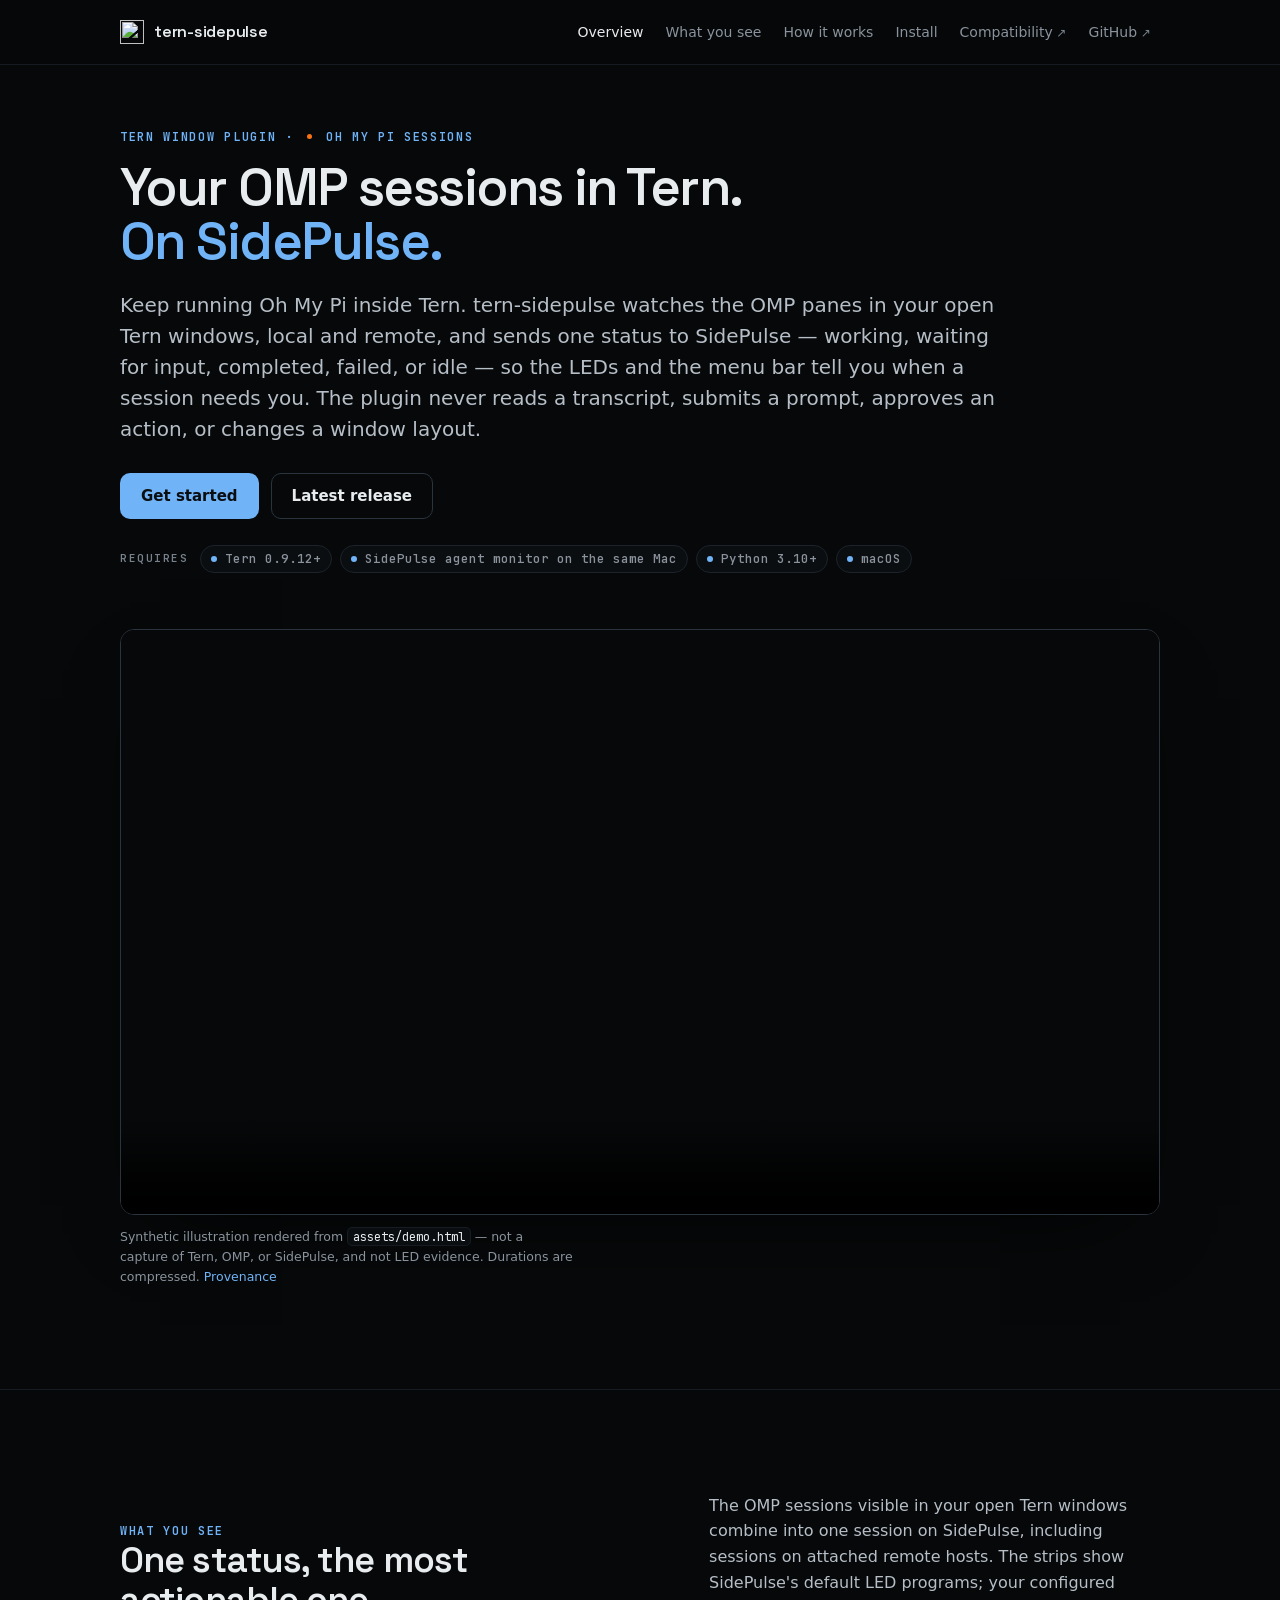
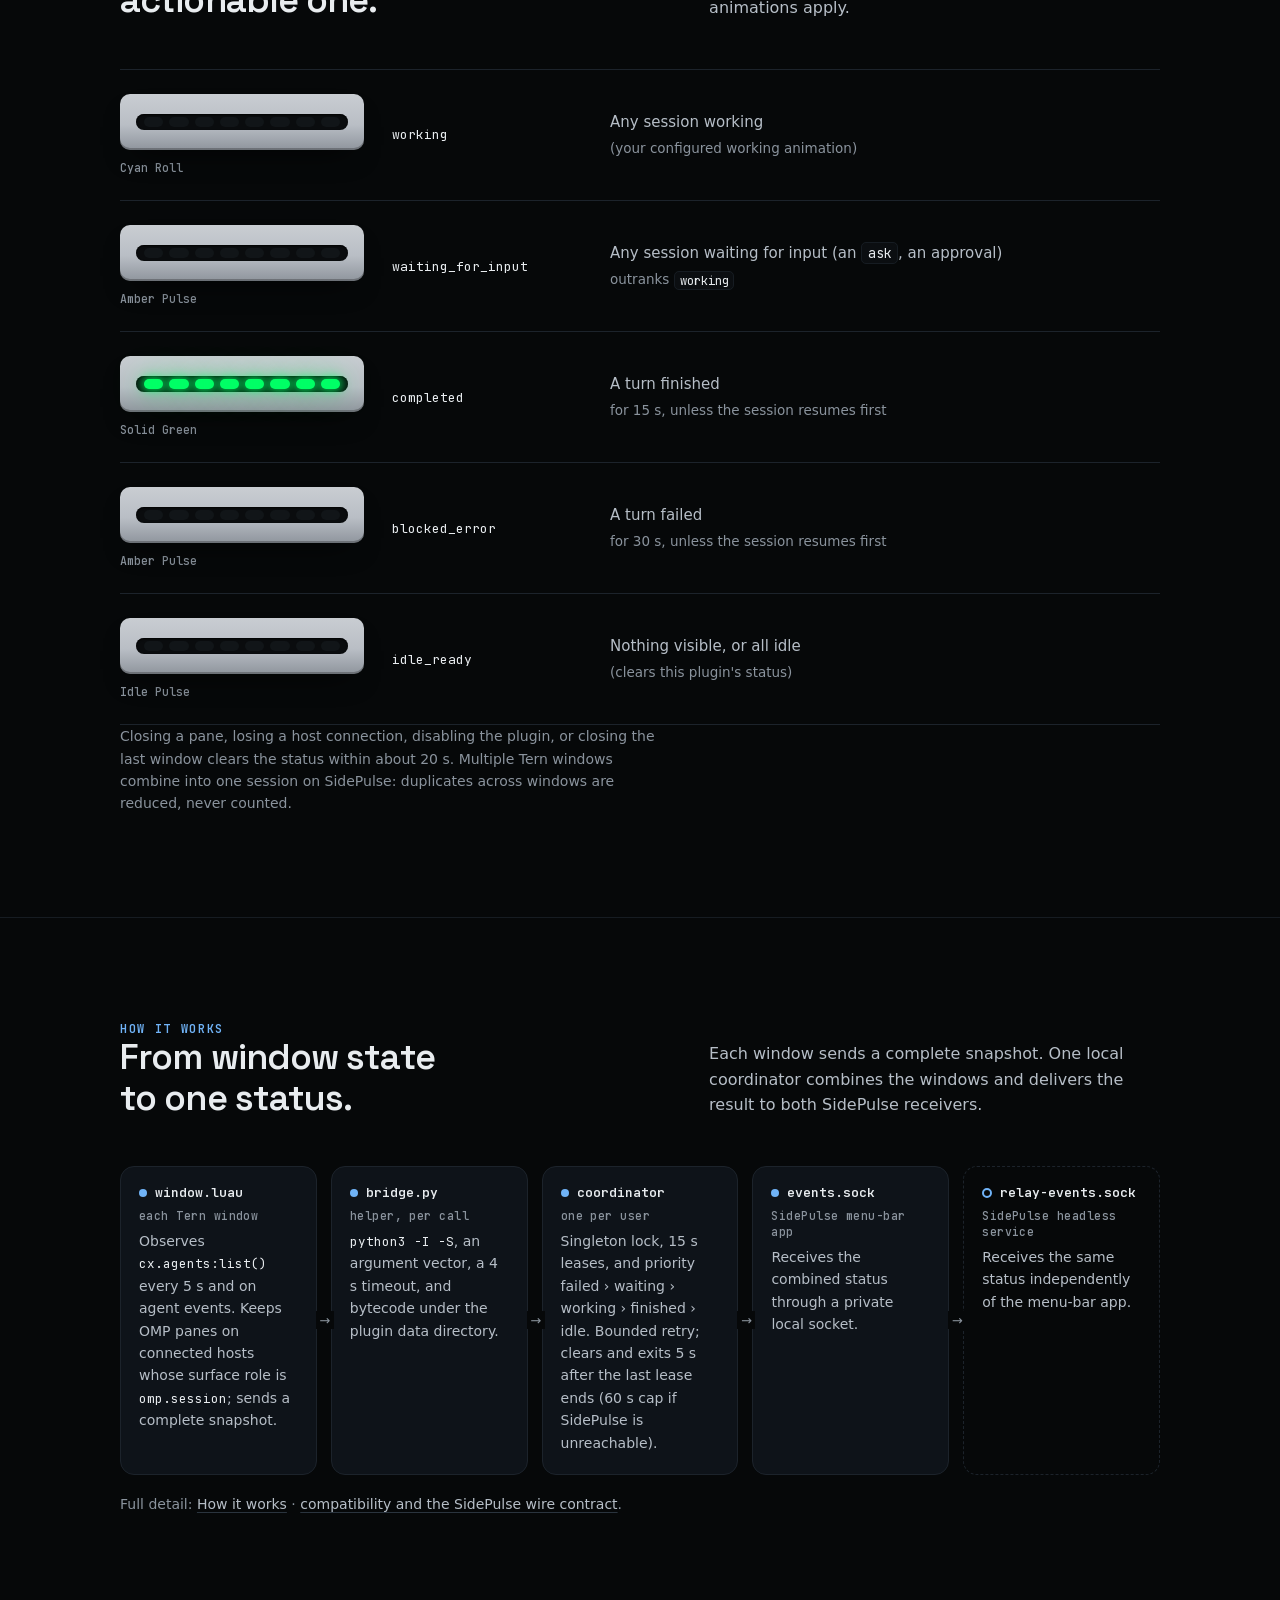
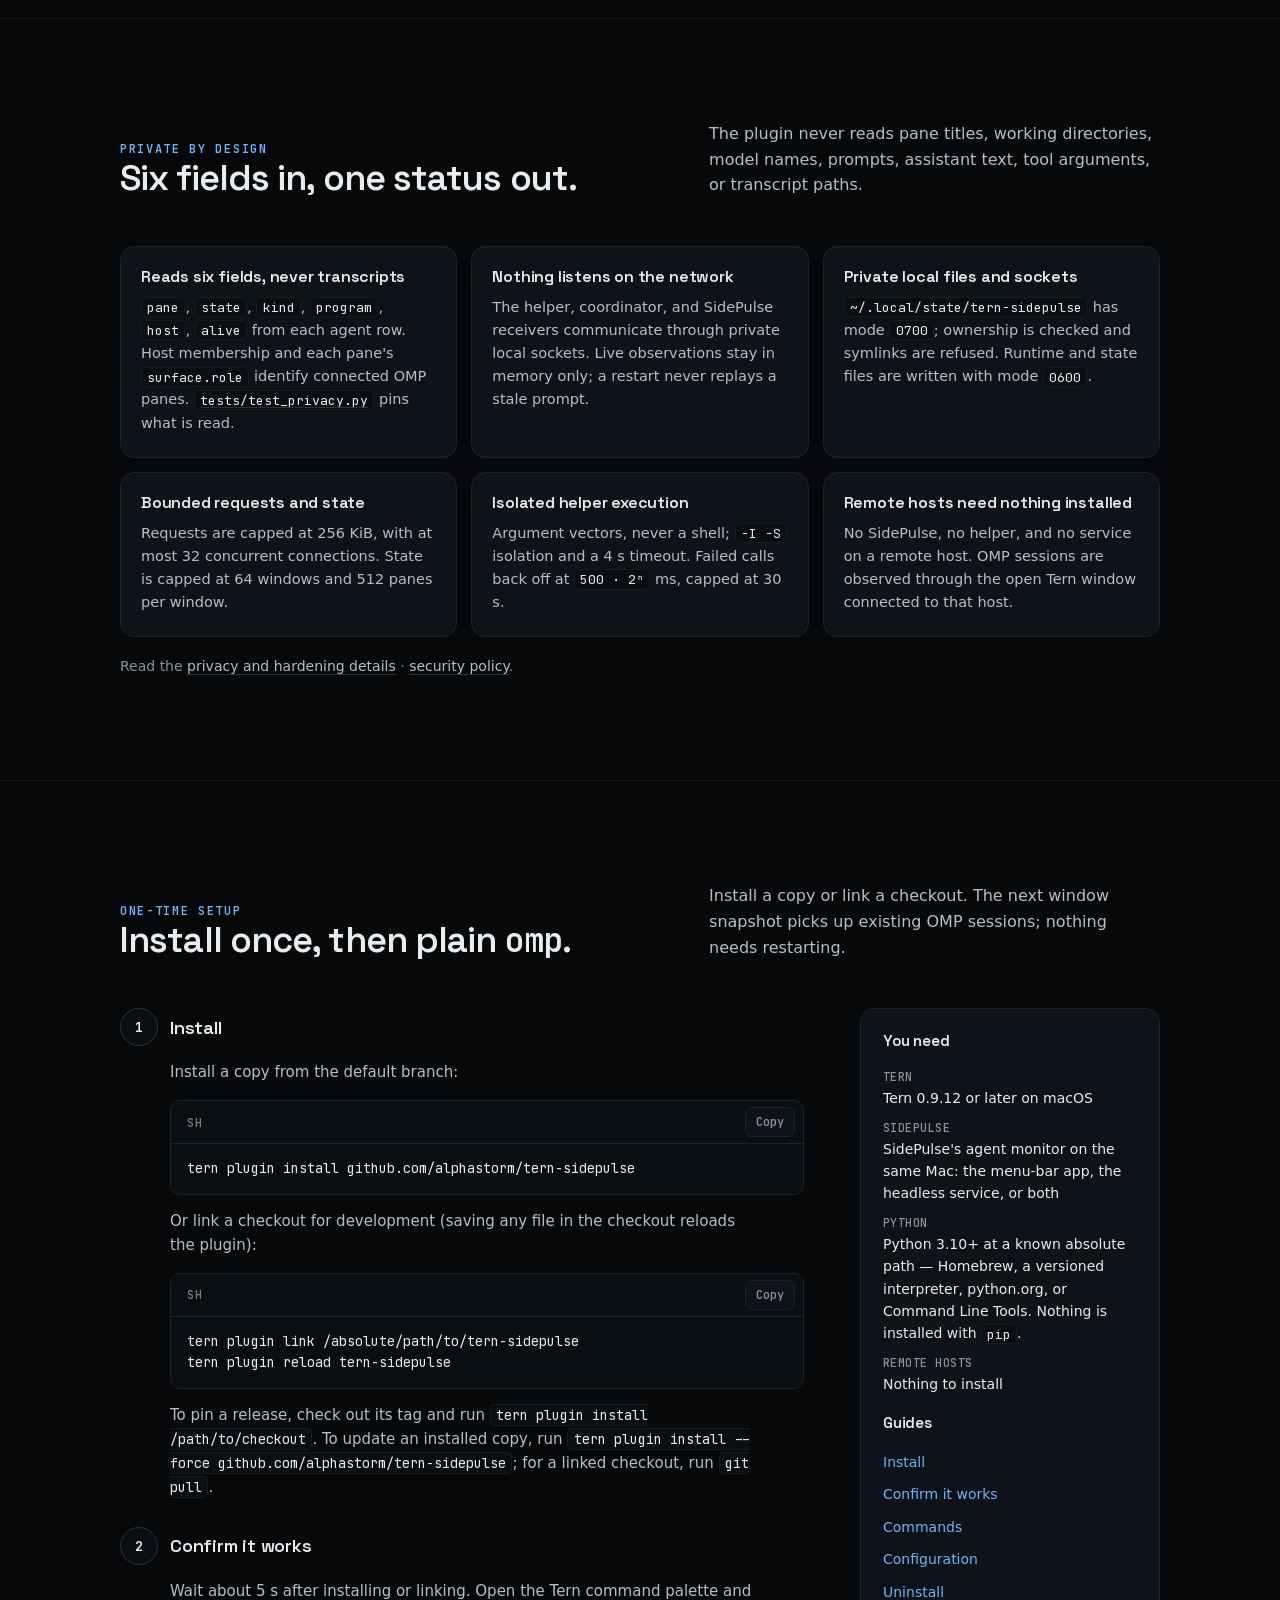
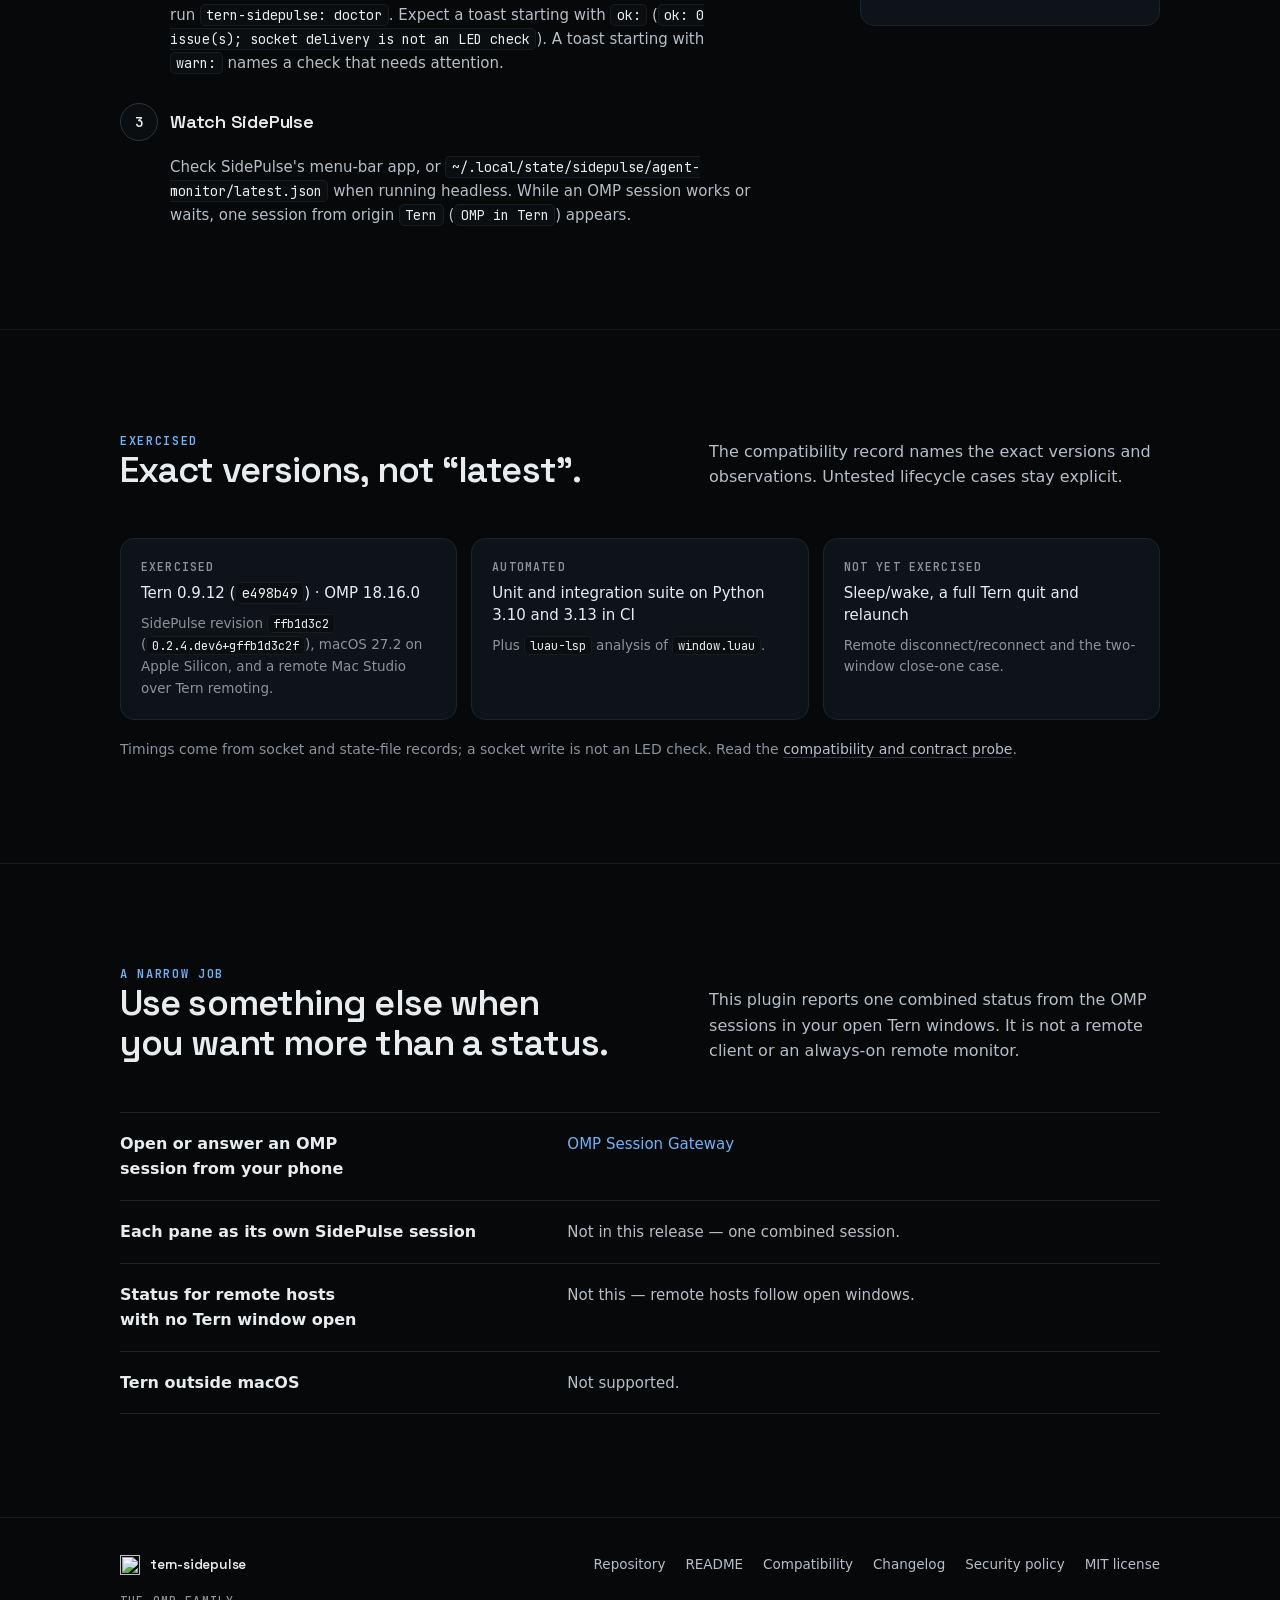
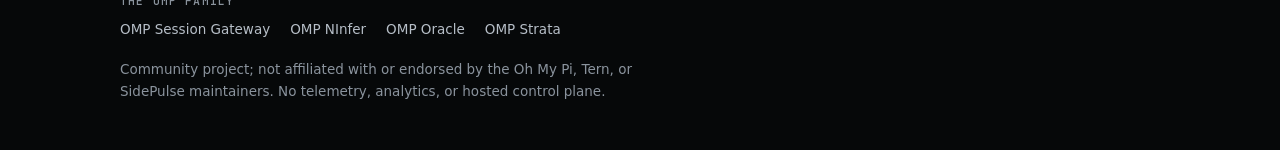
==== site/index.html @ 03477dec "feat: add the public site and its Pages deployment" ====
<!doctype html>
<html lang="en">
<head>
<meta charset="utf-8">
<meta name="viewport" content="width=device-width, initial-scale=1">
<meta name="color-scheme" content="dark">
<meta name="theme-color" content="#060809">
<title>tern-sidepulse — your Oh My Pi (OMP) sessions in Tern, on SidePulse</title>
<meta name="description" content="Keep running Oh My Pi (OMP) inside Tern. tern-sidepulse sends one status from your open Tern windows, local and remote, to SidePulse: working, waiting, done, failed.">
<link rel="canonical" href="https://alphastorm.github.io/tern-sidepulse/">
<link rel="preload" href="fonts/space-grotesk-latin.woff2" as="font" type="font/woff2" crossorigin>
<link rel="preload" href="fonts/jetbrains-mono-latin.woff2" as="font" type="font/woff2" crossorigin>
<link rel="stylesheet" href="site.css">
<link rel="icon" href="favicon.svg" type="image/svg+xml">
<meta property="og:title" content="tern-sidepulse — your Oh My Pi (OMP) sessions in Tern, on SidePulse">
<meta property="og:description" content="Keep running Oh My Pi (OMP) inside Tern. tern-sidepulse sends one status from your open Tern windows, local and remote, to SidePulse: working, waiting, done, failed.">
<meta property="og:type" content="website">
<meta property="og:url" content="https://alphastorm.github.io/tern-sidepulse/">
<meta property="og:image" content="https://alphastorm.github.io/tern-sidepulse/og.png">
<meta property="og:image:width" content="1280">
<meta property="og:image:height" content="640">
<meta property="og:image:alt" content="tern-sidepulse. Your OMP sessions in Tern. On SidePulse. A community Tern window plugin for Oh My Pi sessions.">
<meta name="twitter:card" content="summary_large_image">
<script type="application/ld+json">
{"@context": "https://schema.org", "@type": "SoftwareApplication",
 "name": "tern-sidepulse",
 "applicationCategory": "DeveloperApplication",
 "operatingSystem": "macOS",
 "description": "Show the OMP sessions in your Tern windows on SidePulse: working, waiting, done, failed.",
 "url": "https://alphastorm.github.io/tern-sidepulse/",
 "codeRepository": "https://github.com/alphastorm/tern-sidepulse",
 "license": "https://github.com/alphastorm/tern-sidepulse/blob/main/LICENSE"}
</script>
</head>
<body>
<header class="site">
  <div class="wrap">
    <a class="brand" href="./"><img src="logo.svg" alt="" width="24" height="24">tern-sidepulse</a>
    <nav aria-label="Site">
      <a href="./" aria-current="page">Overview</a>
      <a href="#what-you-see">What you see</a>
      <a href="#how-it-works">How it works</a>
      <a href="#install">Install</a>
      <a class="ext" href="https://github.com/alphastorm/tern-sidepulse/blob/main/docs/compatibility.md">Compatibility</a>
      <a class="ext" href="https://github.com/alphastorm/tern-sidepulse">GitHub</a>
    </nav>
  </div>
</header>
<main>

<section class="hero">
  <div class="wrap">
    <div>
      <p class="eyebrow">Tern window plugin · <span class="nowrap"><span class="kin" aria-hidden="true"></span> Oh My Pi sessions</span></p>
      <h1><span class="line">Your OMP sessions in Tern.</span> <span class="line accent">On SidePulse.</span></h1>
      <p class="lede">Keep running Oh My Pi inside Tern. tern-sidepulse watches the OMP panes in your open Tern windows, local and remote, and sends one status to SidePulse — working, waiting for input, completed, failed, or idle — so the LEDs and the menu bar tell you when a session needs you. The plugin never reads a transcript, submits a prompt, approves an action, or changes a window layout.</p>
      <div class="actions">
        <a class="cta" href="#install">Get started</a>
        <a class="cta secondary" href="https://github.com/alphastorm/tern-sidepulse/releases/latest">Latest release</a>
      </div>
      <ul class="facts" aria-label="Requirements">
        <li class="label" aria-hidden="true">Requires</li>
        <li>Tern 0.9.12+</li>
        <li>SidePulse agent monitor on the same Mac</li>
        <li>Python 3.10+</li>
        <li>macOS</li>
      </ul>
    </div>
    <figure class="demo">
      <div class="frame"><video src="demo.mp4" poster="demo-poster.png" width="1920" height="1080" muted loop playsinline preload="metadata" aria-label="Synthetic illustration: a stylized Tern window with two OMP panes and SidePulse's eight-LED strip changing from working to waiting for input, completed, then idle"></video></div>
      <figcaption>Synthetic illustration rendered from <code>assets/demo.html</code> — not a capture of Tern, OMP, or SidePulse, and not LED evidence. Durations are compressed. <a href="https://github.com/alphastorm/tern-sidepulse/blob/main/docs/media/README.md">Provenance</a></figcaption>
    </figure>
  </div>
</section>

<section id="what-you-see">
  <div class="wrap">
    <div class="section-head">
      <div>
        <p class="eyebrow">What you see</p>
        <h2>One status, the most actionable one.</h2>
      </div>
      <p>The OMP sessions visible in your open Tern windows combine into one session on SidePulse, including sessions on attached remote hosts. The strips show SidePulse's default LED programs; your configured animations apply.</p>
    </div>
    <ul class="states" aria-label="OMP conditions and SidePulse statuses">
      <li>
        <div class="state-visual">
          <div class="edge" aria-hidden="true"><div class="leds" data-prog="cyan-roll"><span class="led"></span><span class="led"></span><span class="led"></span><span class="led"></span><span class="led"></span><span class="led"></span><span class="led"></span><span class="led"></span></div></div>
          <span class="program">Cyan Roll</span>
        </div>
        <span class="status"><code>working</code></span>
        <p class="condition">Any session working <span class="note">(your configured working animation)</span></p>
      </li>
      <li>
        <div class="state-visual">
          <div class="edge" aria-hidden="true"><div class="leds" data-prog="amber-pulse"><span class="led"></span><span class="led"></span><span class="led"></span><span class="led"></span><span class="led"></span><span class="led"></span><span class="led"></span><span class="led"></span></div></div>
          <span class="program">Amber Pulse</span>
        </div>
        <span class="status"><code>waiting_for_input</code></span>
        <p class="condition">Any session waiting for input (an <code>ask</code>, an approval) <span class="note">outranks <code>working</code></span></p>
      </li>
      <li>
        <div class="state-visual">
          <div class="edge" aria-hidden="true"><div class="leds" data-prog="solid-green"><span class="led"></span><span class="led"></span><span class="led"></span><span class="led"></span><span class="led"></span><span class="led"></span><span class="led"></span><span class="led"></span></div></div>
          <span class="program">Solid Green</span>
        </div>
        <span class="status"><code>completed</code></span>
        <p class="condition">A turn finished <span class="note">for 15 s, unless the session resumes first</span></p>
      </li>
      <li>
        <div class="state-visual">
          <div class="edge" aria-hidden="true"><div class="leds" data-prog="amber-pulse"><span class="led"></span><span class="led"></span><span class="led"></span><span class="led"></span><span class="led"></span><span class="led"></span><span class="led"></span><span class="led"></span></div></div>
          <span class="program">Amber Pulse</span>
        </div>
        <span class="status"><code>blocked_error</code></span>
        <p class="condition">A turn failed <span class="note">for 30 s, unless the session resumes first</span></p>
      </li>
      <li>
        <div class="state-visual">
          <div class="edge" aria-hidden="true"><div class="leds" data-prog="idle-pulse"><span class="led"></span><span class="led"></span><span class="led"></span><span class="led"></span><span class="led"></span><span class="led"></span><span class="led"></span><span class="led"></span></div></div>
          <span class="program">Idle Pulse</span>
        </div>
        <span class="status"><code>idle_ready</code></span>
        <p class="condition">Nothing visible, or all idle <span class="note">(clears this plugin's status)</span></p>
      </li>
    </ul>

    <p class="small measure">Closing a pane, losing a host connection, disabling the plugin, or closing the last window clears the status within about 20 s. Multiple Tern windows combine into one session on SidePulse: duplicates across windows are reduced, never counted.</p>
  </div>
</section>

<section id="how-it-works">
  <div class="wrap">
    <div class="section-head">
      <div>
        <p class="eyebrow">How it works</p>
        <h2>From window state to one status.</h2>
      </div>
      <p>Each window sends a complete snapshot. One local coordinator combines the windows and delivers the result to both SidePulse receivers.</p>
    </div>
    <ol class="pipeline">
      <li>
        <span class="node"><code>window.luau</code></span>
        <span class="where">each Tern window</span>
        <p>Observes <code>cx.agents:list()</code> every 5 s and on agent events. Keeps OMP panes on connected hosts whose surface role is <code>omp.session</code>; sends a complete snapshot.</p>
      </li>
      <li>
        <span class="node"><code>bridge.py</code></span>
        <span class="where">helper, per call</span>
        <p><code>python3 -I -S</code>, an argument vector, a 4 s timeout, and bytecode under the plugin data directory.</p>
      </li>
      <li>
        <span class="node">coordinator</span>
        <span class="where">one per user</span>
        <p>Singleton lock, 15 s leases, and priority failed › waiting › working › finished › idle. Bounded retry; clears and exits 5 s after the last lease ends (60 s cap if SidePulse is unreachable).</p>
      </li>
      <li>
        <span class="node"><code>events.sock</code></span>
        <span class="where">SidePulse menu-bar app</span>
        <p>Receives the combined status through a private local socket.</p>
      </li>
      <li class="handoff">
        <span class="node"><code>relay-events.sock</code></span>
        <span class="where">SidePulse headless service</span>
        <p>Receives the same status independently of the menu-bar app.</p>
      </li>
    </ol>
    <p class="small section-note">Full detail: <a href="https://github.com/alphastorm/tern-sidepulse#how-it-works">How it works</a> · <a href="https://github.com/alphastorm/tern-sidepulse/blob/main/docs/compatibility.md">compatibility and the SidePulse wire contract</a>.</p>
  </div>
</section>

<section id="private-by-design">
  <div class="wrap">
    <div class="section-head">
      <div>
        <p class="eyebrow">Private by design</p>
        <h2>Six fields in, one status out.</h2>
      </div>
      <p>The plugin never reads pane titles, working directories, model names, prompts, assistant text, tool arguments, or transcript paths.</p>
    </div>
    <ul class="grid three">
      <li><h3>Reads six fields, never transcripts</h3><p><code>pane</code>, <code>state</code>, <code>kind</code>, <code>program</code>, <code>host</code>, <code>alive</code> from each agent row. Host membership and each pane's <code>surface.role</code> identify connected OMP panes. <a href="https://github.com/alphastorm/tern-sidepulse/blob/main/tests/test_privacy.py"><code>tests/test_privacy.py</code></a> pins what is read.</p></li>
      <li><h3>Nothing listens on the network</h3><p>The helper, coordinator, and SidePulse receivers communicate through private local sockets. Live observations stay in memory only; a restart never replays a stale prompt.</p></li>
      <li><h3>Private local files and sockets</h3><p><code>~/.local/state/tern-sidepulse</code> has mode <code>0700</code>; ownership is checked and symlinks are refused. Runtime and state files are written with mode <code>0600</code>.</p></li>
      <li><h3>Bounded requests and state</h3><p>Requests are capped at 256 KiB, with at most 32 concurrent connections. State is capped at 64 windows and 512 panes per window.</p></li>
      <li><h3>Isolated helper execution</h3><p>Argument vectors, never a shell; <code class="nowrap">-I -S</code> isolation and a 4 s timeout. Failed calls back off at <code>500 · 2ⁿ</code> ms, capped at 30 s.</p></li>
      <li><h3>Remote hosts need nothing installed</h3><p>No SidePulse, no helper, and no service on a remote host. OMP sessions are observed through the open Tern window connected to that host.</p></li>
    </ul>
    <p class="small section-note">Read the <a href="https://github.com/alphastorm/tern-sidepulse#privacy-and-hardening">privacy and hardening details</a> · <a href="https://github.com/alphastorm/tern-sidepulse/blob/main/SECURITY.md">security policy</a>.</p>
  </div>
</section>

<section id="install">
  <div class="wrap">
    <div class="section-head">
      <div>
        <p class="eyebrow">One-time setup</p>
        <h2>Install once, then plain <code>omp</code>.</h2>
      </div>
      <p>Install a copy or link a checkout. The next window snapshot picks up existing OMP sessions; nothing needs restarting.</p>
    </div>
    <div class="setup-wrap">
      <aside class="setup-aside" aria-label="Requirements and guides">
        <h3>You need</h3>
        <ul>
          <li><span class="k">Tern</span><span class="v">Tern 0.9.12 or later on macOS</span></li>
          <li><span class="k">SidePulse</span><span class="v">SidePulse's agent monitor on the same Mac: the menu-bar app, the headless service, or both</span></li>
          <li><span class="k">Python</span><span class="v">Python 3.10+ at a known absolute path — Homebrew, a versioned interpreter, python.org, or Command Line Tools. Nothing is installed with <code>pip</code>.</span></li>
          <li><span class="k">Remote hosts</span><span class="v">Nothing to install</span></li>
        </ul>
        <h3>Guides</h3>
        <ul>
          <li><a href="https://github.com/alphastorm/tern-sidepulse#install">Install</a></li>
          <li><a href="https://github.com/alphastorm/tern-sidepulse#confirm-it-works">Confirm it works</a></li>
          <li><a href="https://github.com/alphastorm/tern-sidepulse#commands">Commands</a></li>
          <li><a href="https://github.com/alphastorm/tern-sidepulse#configuration">Configuration</a></li>
          <li><a href="https://github.com/alphastorm/tern-sidepulse#uninstall">Uninstall</a></li>
        </ul>
      </aside>
      <ol class="setup">
        <li>
          <h3>Install</h3>
          <p>Install a copy from the default branch:</p>
          <div class="snippet"><pre><code>tern plugin install github.com/alphastorm/tern-sidepulse</code></pre></div>
          <p>Or link a checkout for development (saving any file in the checkout reloads the plugin):</p>
          <div class="snippet"><pre><code>tern plugin link /absolute/path/to/tern-sidepulse
tern plugin reload tern-sidepulse</code></pre></div>
          <p>To pin a release, check out its tag and run <code>tern plugin install /path/to/checkout</code>. To update an installed copy, run <code>tern plugin install --force github.com/alphastorm/tern-sidepulse</code>; for a linked checkout, run <code>git pull</code>.</p>
        </li>
        <li>
          <h3>Confirm it works</h3>
          <p>Wait about 5 s after installing or linking. Open the Tern command palette and run <code>tern-sidepulse: doctor</code>. Expect a toast starting with <code>ok:</code> (<code>ok: 0 issue(s); socket delivery is not an LED check</code>). A toast starting with <code>warn:</code> names a check that needs attention.</p>
        </li>
        <li>
          <h3>Watch SidePulse</h3>
          <p>Check SidePulse's menu-bar app, or <code>~/.local/state/sidepulse/agent-monitor/latest.json</code> when running headless. While an OMP session works or waits, one session from origin <code>Tern</code> (<code>OMP in Tern</code>) appears.</p>
        </li>
      </ol>
    </div>
  </div>
</section>

<section id="compatibility">
  <div class="wrap">
    <div class="section-head">
      <div>
        <p class="eyebrow">Exercised</p>
        <h2>Exact versions, not “latest”.</h2>
      </div>
      <p>The compatibility record names the exact versions and observations. Untested lifecycle cases stay explicit.</p>
    </div>
    <ul class="evidence">
      <li><span class="k">Exercised</span><span class="v">Tern 0.9.12 (<code>e498b49</code>) · OMP 18.16.0</span><span class="s">SidePulse revision <code>ffb1d3c2</code> (<code>0.2.4.dev6+gffb1d3c2f</code>), macOS 27.2 on Apple Silicon, and a remote Mac Studio over Tern remoting.</span></li>
      <li><span class="k">Automated</span><span class="v">Unit and integration suite on Python 3.10 and 3.13 in CI</span><span class="s">Plus <code>luau-lsp</code> analysis of <code>window.luau</code>.</span></li>
      <li><span class="k">Not yet exercised</span><span class="v">Sleep/wake, a full Tern quit and relaunch</span><span class="s">Remote disconnect/reconnect and the two-window close-one case.</span></li>
    </ul>
    <p class="small section-note">Timings come from socket and state-file records; a socket write is not an LED check. Read the <a href="https://github.com/alphastorm/tern-sidepulse/blob/main/docs/compatibility.md">compatibility and contract probe</a>.</p>
  </div>
</section>

<section id="alternatives">
  <div class="wrap">
    <div class="section-head">
      <div>
        <p class="eyebrow">A narrow job</p>
        <h2>Use something else when you want more than a status.</h2>
      </div>
      <p>This plugin reports one combined status from the OMP sessions in your open Tern windows. It is not a remote client or an always-on remote monitor.</p>
    </div>
    <ul class="alts">
      <li><span class="want">Open or answer an OMP session from your phone</span><span class="use"><a href="https://github.com/carrythroughsystems/omp-session-gateway">OMP Session Gateway</a></span></li>
      <li><span class="want">Each pane as its own SidePulse session</span><span class="use">Not in this release — one combined session.</span></li>
      <li><span class="want">Status for remote hosts with no Tern window open</span><span class="use">Not this — remote hosts follow open windows.</span></li>
      <li><span class="want">Tern outside macOS</span><span class="use">Not supported.</span></li>
    </ul>
  </div>
</section>

</main>
<footer>
  <div class="wrap">
    <a class="brand" href="./"><img src="logo.svg" alt="" width="20" height="20">tern-sidepulse</a>
    <ul class="links">
      <li><a href="https://github.com/alphastorm/tern-sidepulse">Repository</a></li>
      <li><a href="https://github.com/alphastorm/tern-sidepulse/blob/main/README.md">README</a></li>
      <li><a href="https://github.com/alphastorm/tern-sidepulse/blob/main/docs/compatibility.md">Compatibility</a></li>
      <li><a href="https://github.com/alphastorm/tern-sidepulse/blob/main/CHANGELOG.md">Changelog</a></li>
      <li><a href="https://github.com/alphastorm/tern-sidepulse/blob/main/SECURITY.md">Security policy</a></li>
      <li><a href="https://github.com/alphastorm/tern-sidepulse/blob/main/LICENSE">MIT license</a></li>
    </ul>
    <div class="family-wrap">
      <span class="family-label">The OMP family</span>
      <ul class="family">
        <li><a href="https://carrythroughsystems.github.io/omp-session-gateway/">OMP Session Gateway</a></li>
        <li><a href="https://alphastorm.github.io/omp-ninfer/">OMP NInfer</a></li>
        <li><a href="https://alphastorm.github.io/omp-oracle/">OMP Oracle</a></li>
        <li><a href="https://alphastorm.github.io/omp-strata/">OMP Strata</a></li>
      </ul>
    </div>
    <p>Community project; not affiliated with or endorsed by the Oh My Pi, Tern, or SidePulse maintainers. No telemetry, analytics, or hosted control plane.</p>
  </div>
</footer>
<script>
const video = document.querySelector(".demo video");
if (matchMedia('(prefers-reduced-motion: reduce)').matches) {
  video.controls = true;
} else {
  video.play().catch(() => { video.controls = true; });
}
</script>
<script>
// Progressive enhancement: a Copy button per setup snippet. Comments are stripped from the
// copied text so the clipboard holds runnable commands. No network, storage, or analytics.
if (navigator.clipboard && typeof navigator.clipboard.writeText === "function") {
  for (const snippet of document.querySelectorAll(".snippet")) {
    const code = snippet.querySelector("code");
    if (!code) continue;
    const button = document.createElement("button");
    button.type = "button";
    button.className = "copy-button";
    button.textContent = "Copy";
    button.setAttribute("aria-label", "Copy commands");
    let timer = 0;
    button.addEventListener("click", async () => {
      const text = Array.from(code.childNodes, (node) => node.nodeType === Node.ELEMENT_NODE && node.classList.contains("c") ? "" : node.textContent)
        .join("").split("\n").map((line) => line.replace(/\s+$/u, "")).filter((line) => line !== "").join("\n");
      try {
        await navigator.clipboard.writeText(text);
        button.textContent = "Copied";
        button.setAttribute("data-done", "");
      } catch {
        button.textContent = "Select and copy";
        button.removeAttribute("data-done");
      }
      clearTimeout(timer);
      timer = setTimeout(() => { button.textContent = "Copy"; button.removeAttribute("data-done"); }, 1600);
    });
    const bar = document.createElement("div");
    bar.className = "snippet-bar";
    const lang = document.createElement("span");
    lang.className = "lang";
    lang.textContent = "sh";
    bar.append(lang, button);
    snippet.prepend(bar);
  }
}
</script>
</body>
</html>
---- site/site.css ----
/* tern-sidepulse canonical site. Tokens from docs/BRAND.md. Fonts are first-party latin
   subsets in site/fonts (Space Grotesk and JetBrains Mono, OFL-1.1); no remote font requests. */
@font-face {
  font-family: "Space Grotesk";
  font-style: normal;
  font-weight: 300 700;
  font-display: swap;
  src: url("fonts/space-grotesk-latin.woff2") format("woff2");
  unicode-range: U+0000-00FF, U+0131, U+0152-0153, U+02BB-02BC, U+02C6, U+02DA, U+02DC, U+0304, U+0308, U+0329, U+2000-206F, U+20AC, U+2122, U+2191, U+2193, U+2212, U+2215, U+FEFF, U+FFFD;
}
@font-face {
  font-family: "JetBrains Mono";
  font-style: normal;
  font-weight: 100 800;
  font-display: swap;
  src: url("fonts/jetbrains-mono-latin.woff2") format("woff2");
  unicode-range: U+0000-00FF, U+0131, U+0152-0153, U+02BB-02BC, U+02C6, U+02DA, U+02DC, U+0304, U+0308, U+0329, U+2000-206F, U+20AC, U+2122, U+2191, U+2193, U+2212, U+2215, U+FEFF, U+FFFD;
}
:root {
  color-scheme: dark;
  --ground: #060809;
  --raised: #0b0e11;
  --surface: #0e1319;
  --surface-press: #131a22;
  --border-subtle: #161c22;
  --border: #1c232b;
  --border-strong: #2a343e;
  --ink: #e8ecef;
  --body: #b6bec7;
  --muted: #8a939d;
  --faint: #78828d;
  --pane: #70b3f7;
  --pane-bright: #97c9fd;
  --pane-wash: rgba(112,179,247,0.08);
  --danger: #c85045;
  --font-sans: system-ui, -apple-system, "Segoe UI", Roboto, "Helvetica Neue", sans-serif;
  --font-display: "Space Grotesk", var(--font-sans);
  --font-mono: "JetBrains Mono", ui-monospace, SFMono-Regular, Menlo, Consolas, monospace;
  --wrap: 1120px;
  --measure: 62ch;
  --gutter: clamp(20px, 4vw, 40px);
}

* { box-sizing: border-box; }
html { scroll-behavior: smooth; -webkit-text-size-adjust: 100%; }
@media (prefers-reduced-motion: reduce) { html { scroll-behavior: auto; } }
body {
  margin: 0;
  background: var(--ground);
  color: var(--body);
  font: 16px/1.6 var(--font-sans);
  -webkit-font-smoothing: antialiased;
  text-rendering: optimizeLegibility;
}
img, svg { display: block; max-width: 100%; }
a { color: var(--pane); text-decoration: none; text-underline-offset: 0.18em; }
a:hover { color: var(--pane-bright); text-decoration: underline; }
:focus-visible { outline: 2px solid var(--pane); outline-offset: 2px; border-radius: 4px; }
code {
  font-family: var(--font-mono);
  font-size: 0.9em;
  color: var(--ink);
  background: var(--raised);
  border: 1px solid var(--border-subtle);
  padding: 0.05em 0.4em;
  border-radius: 5px;
  overflow-wrap: anywhere;
}
pre {
  margin: 0;
  padding: 14px 16px;
  background: var(--raised);
  border: 1px solid var(--border);
  border-radius: 10px;
  font: 13.5px/1.6 var(--font-mono);
  color: var(--ink);
  overflow-x: auto;
  tab-size: 2;
}
pre code { background: none; border: 0; padding: 0; font-size: inherit; }
pre .c { color: var(--muted); }
.wrap { max-width: var(--wrap); margin: 0 auto; padding: 0 var(--gutter); }

/* Header */
header.site { position: sticky; top: 0; z-index: 10; background: rgba(6, 8, 9, 0.86); backdrop-filter: blur(12px); -webkit-backdrop-filter: blur(12px); border-bottom: 1px solid var(--border-subtle); }
section[id] { scroll-margin-top: 84px; }
header.site .wrap { display: flex; align-items: center; gap: 10px 24px; flex-wrap: wrap; min-height: 60px; padding-top: 10px; padding-bottom: 10px; }
header.site .brand { display: inline-flex; align-items: center; gap: 10px; min-height: 44px; color: var(--ink); font-family: var(--font-display); font-weight: 600; font-size: 16px; letter-spacing: -0.015em; white-space: nowrap; }
header.site .brand:hover { text-decoration: none; color: var(--ink); }
header.site .brand img { width: 24px; height: 24px; }
header.site nav { margin-left: auto; display: flex; gap: 4px; overflow-x: auto; scrollbar-width: none; -webkit-overflow-scrolling: touch; }
header.site nav::-webkit-scrollbar { display: none; }
header.site nav a { color: var(--muted); font-size: 14px; padding: 6px 9px; border-radius: 6px; white-space: nowrap; }
header.site nav a:hover { color: var(--ink); background: var(--raised); text-decoration: none; }
header.site nav a[aria-current] { color: var(--ink); }
header.site nav a.ext::after { content: " \2197"; color: var(--faint); font-size: 12px; }
@media (max-width: 959px) {
  /* Two rows on narrow screens: the wordmark, then an edge-to-edge scrolling nav. */
  header.site { position: static; }
  section[id] { scroll-margin-top: 0; }
  header.site nav { margin-left: calc(-1 * var(--gutter)); margin-right: calc(-1 * var(--gutter)); padding: 0 calc(var(--gutter) - 9px); flex-basis: 100%; }
}
@media (max-width: 720px) { pre { font-size: 13px; padding: 12px 14px; } }

/* Type */
h1, h2, h3 { color: var(--ink); margin: 0; font-family: var(--font-display); font-weight: 600; letter-spacing: -0.02em; text-wrap: balance; }
h1 code, h2 code, h3 code { background: none; border: 0; padding: 0; font-size: 0.92em; font-weight: 600; color: inherit; }
h1 { font-size: clamp(2.25rem, 1rem + 3vw, 3.25rem); line-height: 1.04; letter-spacing: -0.03em; }
h2 { font-size: clamp(1.625rem, 1.2rem + 1.5vw, 2.25rem); line-height: 1.12; letter-spacing: -0.025em; }
h3 { font-size: 1.125rem; line-height: 1.3; letter-spacing: -0.012em; }
p { margin: 0; }
p + p { margin-top: 1em; }
.lede { font-size: clamp(1.0625rem, 1rem + 0.4vw, 1.25rem); line-height: 1.55; max-width: var(--measure); text-wrap: pretty; }
.eyebrow { color: var(--pane); font: 600 12px/1.4 var(--font-mono); text-transform: uppercase; letter-spacing: 0.14em; margin: 0 0 14px; }
.eyebrow.muted { color: var(--muted); }
.accent { color: var(--pane); }
.kin { display: inline-block; width: 5px; height: 5px; border-radius: 50%; background: #f97316; margin: 0 5px 2px; }
.measure { max-width: var(--measure); }
.nowrap { white-space: nowrap; }
.small { font-size: 14px; color: var(--muted); }
.small a { color: var(--body); text-decoration: underline; text-decoration-color: var(--border-strong); }
.small a:hover { color: var(--ink); text-decoration-color: currentColor; }
strong { color: var(--ink); font-weight: 600; }
ul { margin: 0; padding-left: 1.2em; }
li { margin: 0.45em 0; }
li::marker { color: var(--faint); }
hr { border: 0; border-top: 1px solid var(--border-subtle); margin: 0; }

/* Buttons */
.cta {
  display: inline-flex; align-items: center; justify-content: center; gap: 8px;
  min-height: 46px; padding: 0 20px; border-radius: 10px;
  background: var(--pane); color: var(--raised); font-weight: 600; font-size: 15px;
  border: 1px solid transparent;
}
.cta:hover { background: var(--pane-bright); color: var(--raised); text-decoration: none; }
.cta.secondary { background: transparent; color: var(--ink); border-color: var(--border-strong); }
.cta.secondary:hover { background: var(--raised); border-color: var(--muted); color: var(--ink); }
.actions { display: flex; flex-wrap: wrap; gap: 12px; margin-top: 28px; }

/* Sections */
section { padding: clamp(56px, 8vw, 104px) 0; border-top: 1px solid var(--border-subtle); }
section > .wrap > h2 { max-width: 22ch; }
.section-head { display: grid; gap: 16px; align-items: end; margin-bottom: clamp(28px, 4vw, 48px); }
.section-head p { max-width: var(--measure); }
@media (min-width: 900px) {
  .section-head { grid-template-columns: minmax(0, 1.2fr) minmax(0, 1fr); gap: 48px; }
  .section-head p { margin: 0; }
}
.section-note { margin-top: 18px; }

/* Hero */
.hero { border-top: 0; padding-top: clamp(32px, 5vw, 64px); position: relative; }
.hero .wrap { display: grid; gap: clamp(36px, 5vw, 56px); }
.hero .wrap > * { min-width: 0; }
.hero h1 { max-width: 30ch; }
.hero h1 .line { display: block; }
.hero .lede { margin-top: 22px; max-width: 70ch; }
.hero .facts { display: flex; flex-wrap: wrap; align-items: center; gap: 8px; margin: 26px 0 0; padding: 0; list-style: none; }
.hero .facts li.label { font: 600 11px/1 var(--font-mono); color: var(--faint); letter-spacing: 0.14em; text-transform: uppercase; border: 0; background: none; padding: 0; margin-right: 4px; }
.hero .facts li.label::before { display: none; }
.hero .facts li { margin: 0; font: 500 12.5px/1.4 var(--font-mono); color: var(--muted); display: inline-flex; align-items: center; gap: 8px; min-height: 28px; max-width: 100%; padding: 4px 10px; border: 1px solid var(--border); border-radius: 999px; background: var(--raised); }
.hero .facts li::before { content: ""; width: 6px; height: 6px; border-radius: 50%; background: var(--pane); flex: none; }
.hero .facts a { color: inherit; }
.hero .facts a:hover { color: var(--ink); }
.demo { margin: 0; width: 100%; display: grid; gap: 12px; }
.demo > * { min-width: 0; }
.demo .frame { border: 1px solid var(--border-strong); border-radius: 14px; background: var(--ground); overflow: hidden; box-shadow: 0 30px 80px -40px rgba(0, 0, 0, 0.9); }
.demo video { width: 100%; height: auto; display: block; aspect-ratio: 16 / 9; background: var(--ground); }
.demo figcaption { font-size: 12.5px; color: var(--muted); text-wrap: pretty; max-width: var(--measure); }
.demo figcaption code { font-size: 12px; }

/* SidePulse's default programs are illustration, not LED evidence. Status colors stay here. */
.states { --led-cyan: #00E5FF; --led-amber: #FF3A00; --led-green: #00FF66; --led-dim: #006060; display: grid; list-style: none; margin: 0; padding: 0; border-top: 1px solid var(--border); }
.states > li { margin: 0; padding: 24px 0; border-bottom: 1px solid var(--border); display: grid; gap: 16px; align-items: center; }
.states .state-visual { min-width: 0; display: grid; gap: 10px; }
.states .edge { position: relative; width: 244px; max-width: 100%; height: 56px; border-radius: 10px; background: linear-gradient(180deg, #C9CDD2 0%, #B9BEC5 55%, #8F959D 100%); box-shadow: inset 0 -2px 0 rgba(0, 0, 0, 0.25), 0 14px 30px -16px rgba(0, 0, 0, 0.9); }
.states .edge::before { content: ""; position: absolute; left: 16px; right: 16px; top: 20px; height: 16px; border-radius: 8px; background: #0A0C0E; box-shadow: inset 0 1px 2px rgba(0, 0, 0, 0.9); }
.states .leds { position: absolute; left: 24px; right: 24px; top: 23px; height: 10px; display: grid; grid-template-columns: repeat(8, 1fr); gap: 6px; }
.states .led { height: 10px; border-radius: 5px; background: #111518; --c: var(--led-cyan); }
.states .program { color: var(--muted); font: 500 11.5px/1.4 var(--font-mono); }
.states .status { font-size: 14px; }
.states .status code { padding: 0; border: 0; background: none; font-size: 13px; }
.states .condition { font-size: 15px; }
.states .note { display: block; margin-top: 4px; color: var(--muted); font-size: 13.5px; }
.states .leds[data-prog="cyan-roll"] { --duration: 760ms; }
.states .leds[data-prog="cyan-roll"] .led { animation: roll 760ms ease-in-out infinite; }
.states .leds[data-prog="cyan-roll"] .led:nth-child(1) { animation-delay: 0ms; }
.states .leds[data-prog="cyan-roll"] .led:nth-child(2) { animation-delay: 95ms; }
.states .leds[data-prog="cyan-roll"] .led:nth-child(3) { animation-delay: 190ms; }
.states .leds[data-prog="cyan-roll"] .led:nth-child(4) { animation-delay: 285ms; }
.states .leds[data-prog="cyan-roll"] .led:nth-child(5) { animation-delay: 380ms; }
.states .leds[data-prog="cyan-roll"] .led:nth-child(6) { animation-delay: 475ms; }
.states .leds[data-prog="cyan-roll"] .led:nth-child(7) { animation-delay: 570ms; }
.states .leds[data-prog="cyan-roll"] .led:nth-child(8) { animation-delay: 665ms; }
@keyframes roll {
  0%, 100% { background: #111518; box-shadow: none; }
  50% { background: var(--led-cyan); box-shadow: 0 0 10px 2px rgba(0, 229, 255, 0.75), 0 0 28px 6px rgba(0, 229, 255, 0.25); }
}
.states .leds[data-prog="amber-pulse"] { --duration: 1.6s; }
.states .leds[data-prog="amber-pulse"] .led { --c: var(--led-amber); animation: amber 1.6s ease-in-out infinite; }
@keyframes amber {
  0%, 100% { background: #111518; box-shadow: none; }
  50% { background: var(--led-amber); box-shadow: 0 0 10px 2px rgba(255, 58, 0, 0.75), 0 0 28px 6px rgba(255, 58, 0, 0.25); }
}
.states .leds[data-prog="solid-green"] .led { background: var(--led-green); box-shadow: 0 0 10px 2px rgba(0, 255, 102, 0.75), 0 0 28px 6px rgba(0, 255, 102, 0.25); }
.states .leds[data-prog="idle-pulse"] { --duration: 4s; }
.states .leds[data-prog="idle-pulse"] .led { animation: idle 4s ease-in-out infinite; }
.states .leds[data-prog="idle-pulse"] .led:nth-child(3), .states .leds[data-prog="idle-pulse"] .led:nth-child(6) { --c: var(--led-dim); }
.states .leds[data-prog="idle-pulse"] .led:nth-child(1), .states .leds[data-prog="idle-pulse"] .led:nth-child(2), .states .leds[data-prog="idle-pulse"] .led:nth-child(7), .states .leds[data-prog="idle-pulse"] .led:nth-child(8) { animation: none; }
@keyframes idle {
  0%, 50%, 100% { background: #111518; box-shadow: none; }
  75% { background: var(--c); box-shadow: 0 0 10px 2px color-mix(in srgb, var(--c) 60%, transparent); }
}
@media (min-width: 640px) {
  .states > li { grid-template-columns: 244px minmax(0, 1fr); gap: 8px 28px; }
  .states .state-visual { grid-row: 1 / span 2; }
  .states .condition { grid-column: 2; }
}
@media (min-width: 960px) {
  .states > li { grid-template-columns: 244px 190px minmax(0, 1fr); gap: 28px; }
  .states .state-visual { grid-row: auto; }
  .states .condition { grid-column: auto; }
}
@media (prefers-reduced-motion: reduce) {
  /* Pause every animated LED at its own 50% keyframe, including idle's unlit midpoint. */
  .states .leds .led { animation-play-state: paused !important; animation-delay: calc(var(--duration, 0s) * -0.5) !important; }
}

/* Pipeline */
.pipeline { display: grid; gap: 12px; list-style: none; margin: 0; padding: 0; }
.pipeline li { position: relative; margin: 0; min-width: 0; display: grid; gap: 6px; padding: 18px 18px 20px; background: var(--surface); border: 1px solid var(--border); border-radius: 14px; align-content: start; }
.pipeline li.handoff { background: transparent; border-style: dashed; }
.pipeline .node { font: 600 13px/1.3 var(--font-mono); color: var(--ink); display: flex; align-items: center; gap: 8px; }
.pipeline .node::before { content: ""; width: 8px; height: 8px; border-radius: 50%; background: var(--pane); flex: none; }
.pipeline li.handoff .node::before { background: transparent; border: 2px solid var(--pane); width: 6px; height: 6px; }
.pipeline .where { font: 500 11.5px/1.4 var(--font-mono); color: var(--muted); letter-spacing: 0.04em; }
.pipeline p { font-size: 14px; color: var(--body); }
.pipeline code { min-width: 0; background: none; border: 0; padding: 0; color: var(--ink); }
.pipeline .node code { font-size: inherit; }
.pipeline li + li::before { content: "\2193"; position: absolute; top: -14px; left: 18px; width: 18px; height: 18px; display: grid; place-items: center; font-size: 13px; color: var(--muted); background: var(--ground); }
@media (min-width: 1000px) {
  .pipeline { grid-template-columns: repeat(5, minmax(0, 1fr)); gap: 14px; }
  .pipeline li + li::before { content: "\2192"; top: 50%; left: -16px; transform: translateY(-50%); }
}

/* Card grids */
.grid { display: grid; gap: 14px; list-style: none; margin: 0; padding: 0; }
.grid > li, .grid > div { margin: 0; min-width: 0; padding: 20px 20px 22px; background: var(--surface); border: 1px solid var(--border); border-radius: 14px; display: grid; gap: 8px; align-content: start; }
.grid h3 { font-size: 1rem; }
.grid p { font-size: 14.5px; color: var(--body); }
.grid p a { color: var(--ink); text-decoration: underline; text-decoration-color: var(--border-strong); }
.grid p a:hover { text-decoration-color: currentColor; }
@media (min-width: 640px) { .grid { grid-template-columns: repeat(2, minmax(0, 1fr)); } }
@media (min-width: 960px) { .grid.three { grid-template-columns: repeat(3, minmax(0, 1fr)); } }

/* Setup */
.setup { display: grid; gap: 28px; list-style: none; margin: 0; padding: 0; counter-reset: setup; }
.setup > li { margin: 0; display: grid; gap: 14px; grid-template-columns: 36px minmax(0, 1fr); counter-increment: setup; }
.setup > li::before { content: counter(setup); grid-row: 1; width: 36px; height: 36px; display: grid; place-items: center; border-radius: 50%; border: 1px solid var(--border-strong); color: var(--ink); font: 600 14px/1 var(--font-mono); background: var(--raised); }
.setup > li > * { grid-column: 2; min-width: 0; }
.setup h3 { align-self: center; }
.setup p { font-size: 15px; max-width: var(--measure); }
.setup .snippet { margin-top: 2px; display: grid; border: 1px solid var(--border); border-radius: 10px; background: var(--raised); overflow: hidden; }
.setup .snippet pre { border: 0; border-radius: 0; }
.snippet-bar { display: flex; align-items: center; justify-content: space-between; gap: 12px; padding: 6px 8px 6px 16px; border-bottom: 1px solid var(--border); }
.snippet-bar .lang { font: 500 11.5px/1 var(--font-mono); color: var(--faint); letter-spacing: 0.08em; text-transform: uppercase; }
.copy-button { min-height: 30px; padding: 0 10px; border-radius: 7px; border: 1px solid var(--border); background: var(--surface); color: var(--muted); font: 500 12px/1 var(--font-mono); cursor: pointer; }
.copy-button:hover { color: var(--ink); border-color: var(--border-strong); }
.copy-button[data-done] { color: var(--pane); border-color: var(--pane); }
.setup-wrap { display: grid; gap: 40px; }
.setup-aside { display: grid; gap: 18px; padding: 22px; border: 1px solid var(--border); border-radius: 14px; background: var(--surface); align-self: start; }
@media (min-width: 900px) {
  .setup-wrap { grid-template-columns: minmax(0, 1fr) 300px; gap: 56px; align-items: start; }
  .setup-aside { order: 1; position: sticky; top: 84px; }
}
.setup-aside h3 { font-size: 0.95rem; }
.setup-aside ul { list-style: none; padding: 0; display: grid; gap: 10px; }
.setup-aside li { margin: 0; font-size: 14px; display: grid; gap: 2px; }
.setup-aside li .k { font: 500 11.5px/1.4 var(--font-mono); color: var(--muted); letter-spacing: 0.04em; text-transform: uppercase; }
.setup-aside li .v { color: var(--ink); }

/* Evidence */
.evidence { display: grid; gap: 14px; list-style: none; margin: 0; padding: 0; }
.evidence li { margin: 0; min-width: 0; padding: 20px; background: var(--surface); border: 1px solid var(--border); border-radius: 14px; display: grid; gap: 8px; align-content: start; }
.evidence .k { font: 600 11.5px/1.4 var(--font-mono); color: var(--muted); letter-spacing: 0.1em; text-transform: uppercase; }
.evidence .v { color: var(--ink); font-size: 15px; line-height: 1.45; }
.evidence .s { font-size: 13.5px; color: var(--muted); }
@media (min-width: 760px) { .evidence { grid-template-columns: repeat(3, minmax(0, 1fr)); } }

/* Alternatives */
.alts { display: grid; gap: 0; list-style: none; margin: 0; padding: 0; border-top: 1px solid var(--border); }
.alts li { margin: 0; padding: 18px 0; border-bottom: 1px solid var(--border); display: grid; gap: 4px 24px; }
.alts .want { color: var(--ink); font-weight: 600; text-wrap: balance; }
.alts .use { font-size: 15px; }
@media (min-width: 760px) { .alts li { grid-template-columns: minmax(0, 1fr) minmax(0, 1.4fr); align-items: baseline; } }

/* Footer */
footer { border-top: 1px solid var(--border-subtle); padding: 36px 0 48px; color: var(--muted); font-size: 13.5px; }
footer .wrap { display: grid; gap: 18px; }
footer .links { display: flex; flex-wrap: wrap; gap: 6px 20px; margin: 0; padding: 0; list-style: none; }
footer .links li { margin: 0; }
footer a { color: var(--body); }
footer a:hover { color: var(--ink); }
footer .brand { display: inline-flex; align-items: center; gap: 10px; color: var(--ink); font-family: var(--font-display); font-weight: 600; letter-spacing: -0.015em; }
footer .brand img { width: 20px; height: 20px; }
footer p { max-width: var(--measure); }
footer .family-wrap { display: grid; gap: 10px; }
footer .family-label { font: 500 11.5px/1.4 var(--font-mono); text-transform: uppercase; letter-spacing: 0.1em; }
footer .family { display: flex; flex-wrap: wrap; gap: 6px 20px; margin: 0; padding: 0; list-style: none; }
footer .family li { margin: 0; }
@media (min-width: 760px) {
  footer .wrap { grid-template-columns: minmax(0, 1fr) auto; align-items: start; }
  footer .links { justify-content: flex-end; }
  footer p, footer .family-wrap { grid-column: 1 / -1; }
}

@media print {
  header.site { position: static; backdrop-filter: none; border-bottom: 1px solid #ccc; }
  header.site nav, .copy-button, .snippet-bar, .actions { display: none; }
  section { break-inside: auto; padding: 24px 0; }
  .demo, .states > li, .grid > li, .evidence li, .pipeline li, .setup > li { break-inside: avoid; }
  .states .led { animation-play-state: paused !important; }
  a[href^="http"]::after { content: " (" attr(href) ")"; font-size: 0.85em; color: #666; }
  header.site .brand::after, footer a::after, nav a::after { content: none; }
}
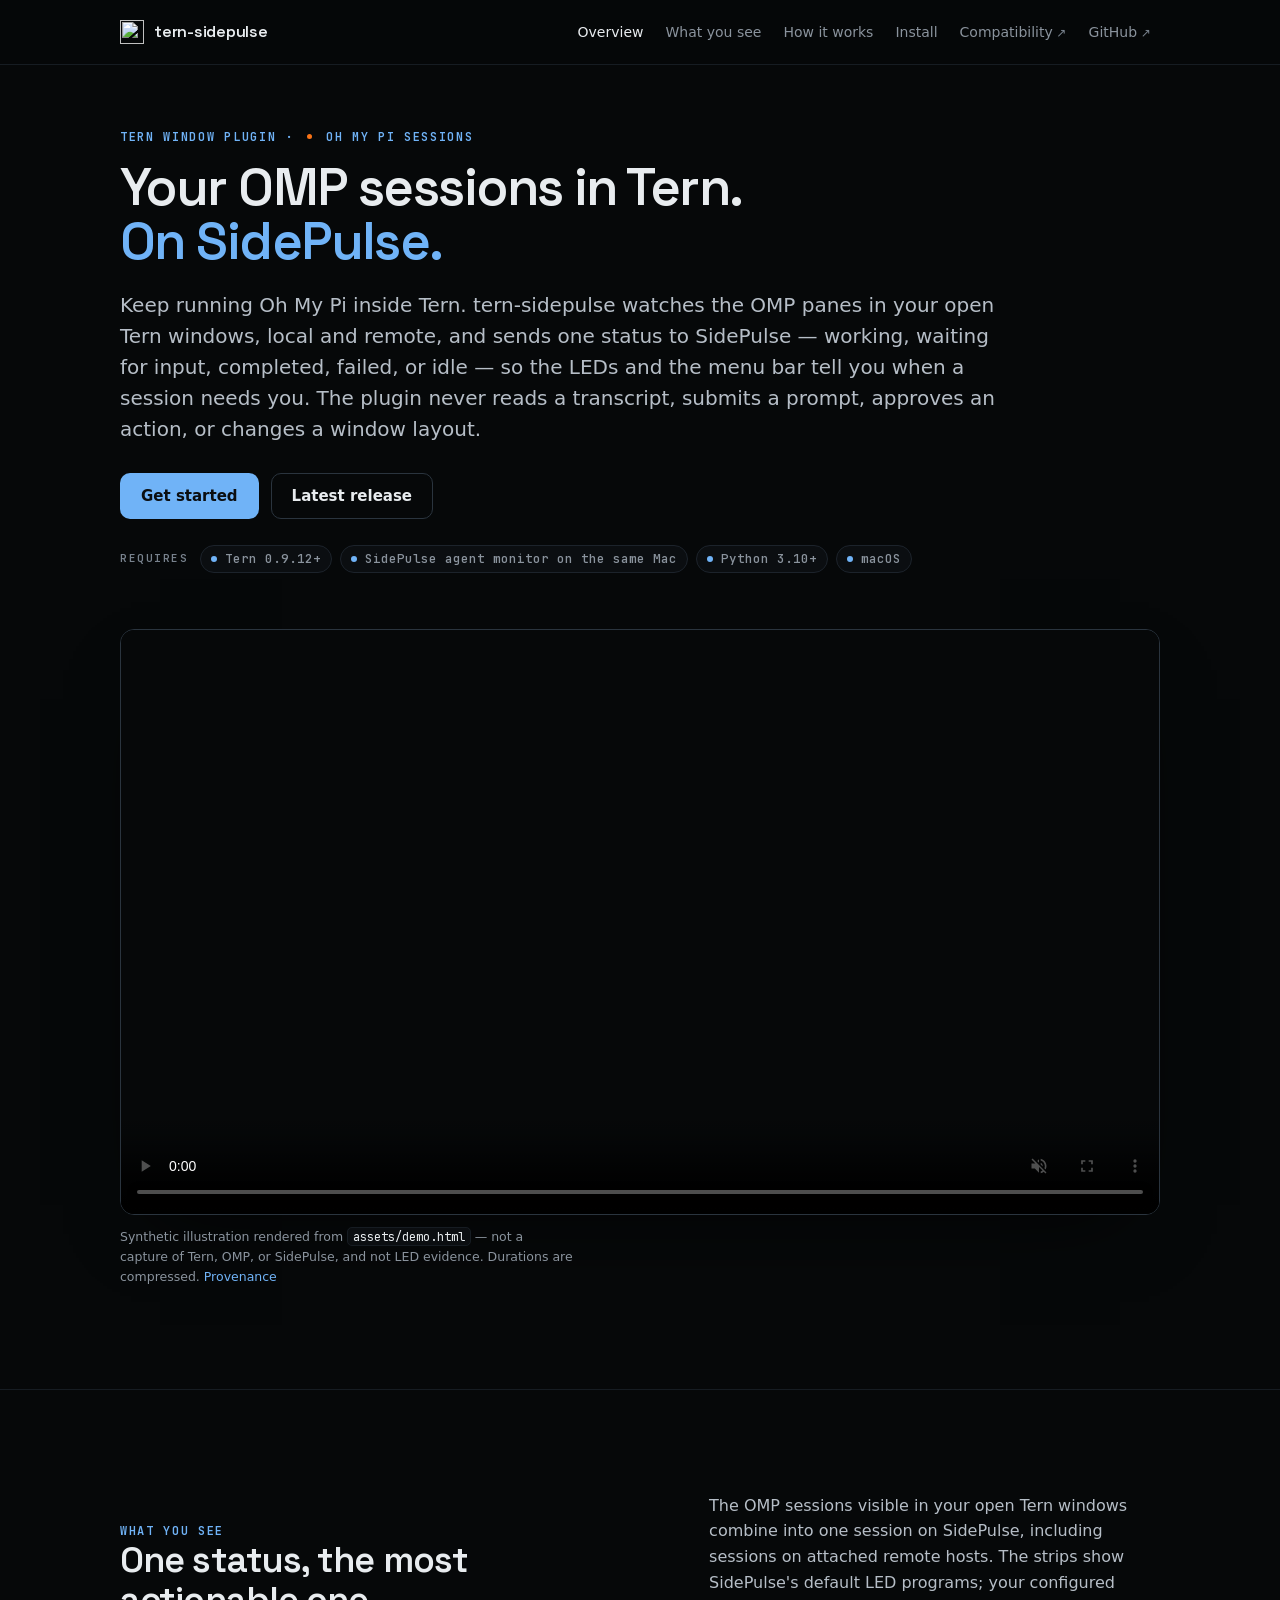
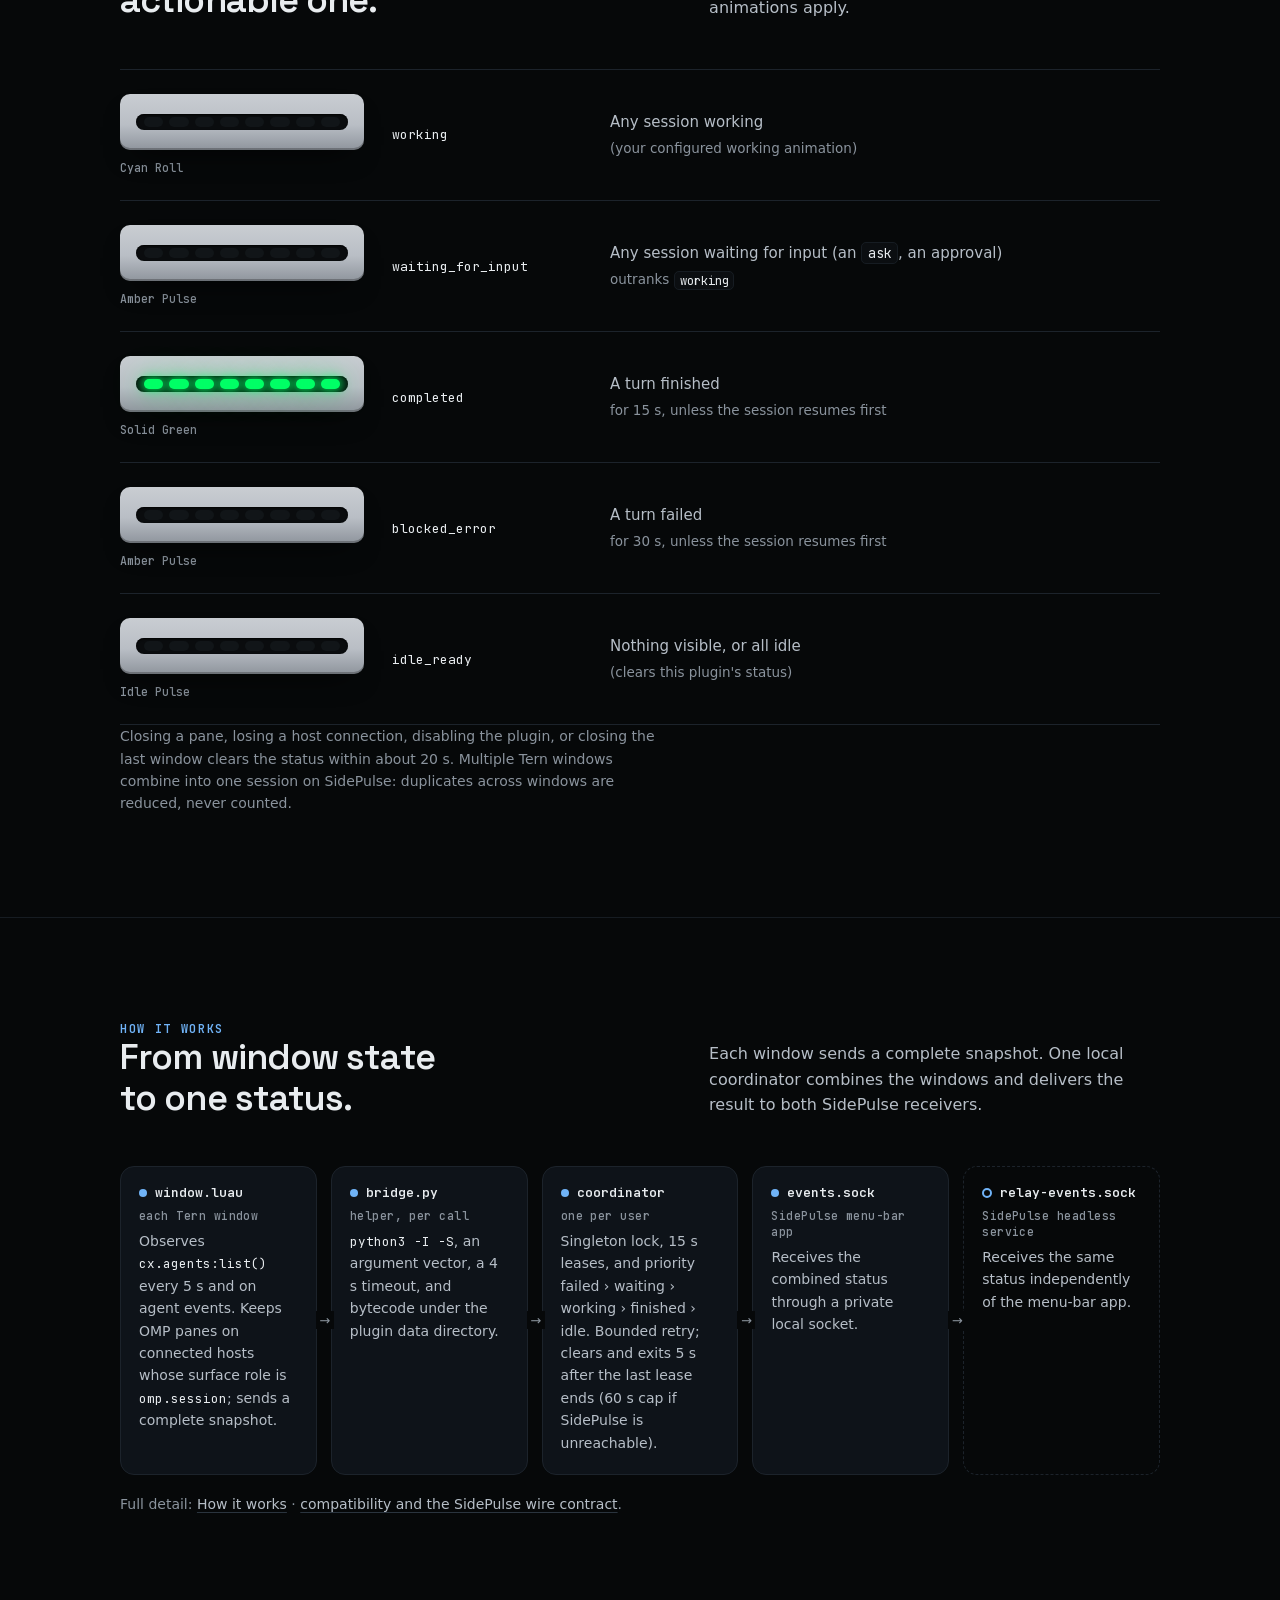
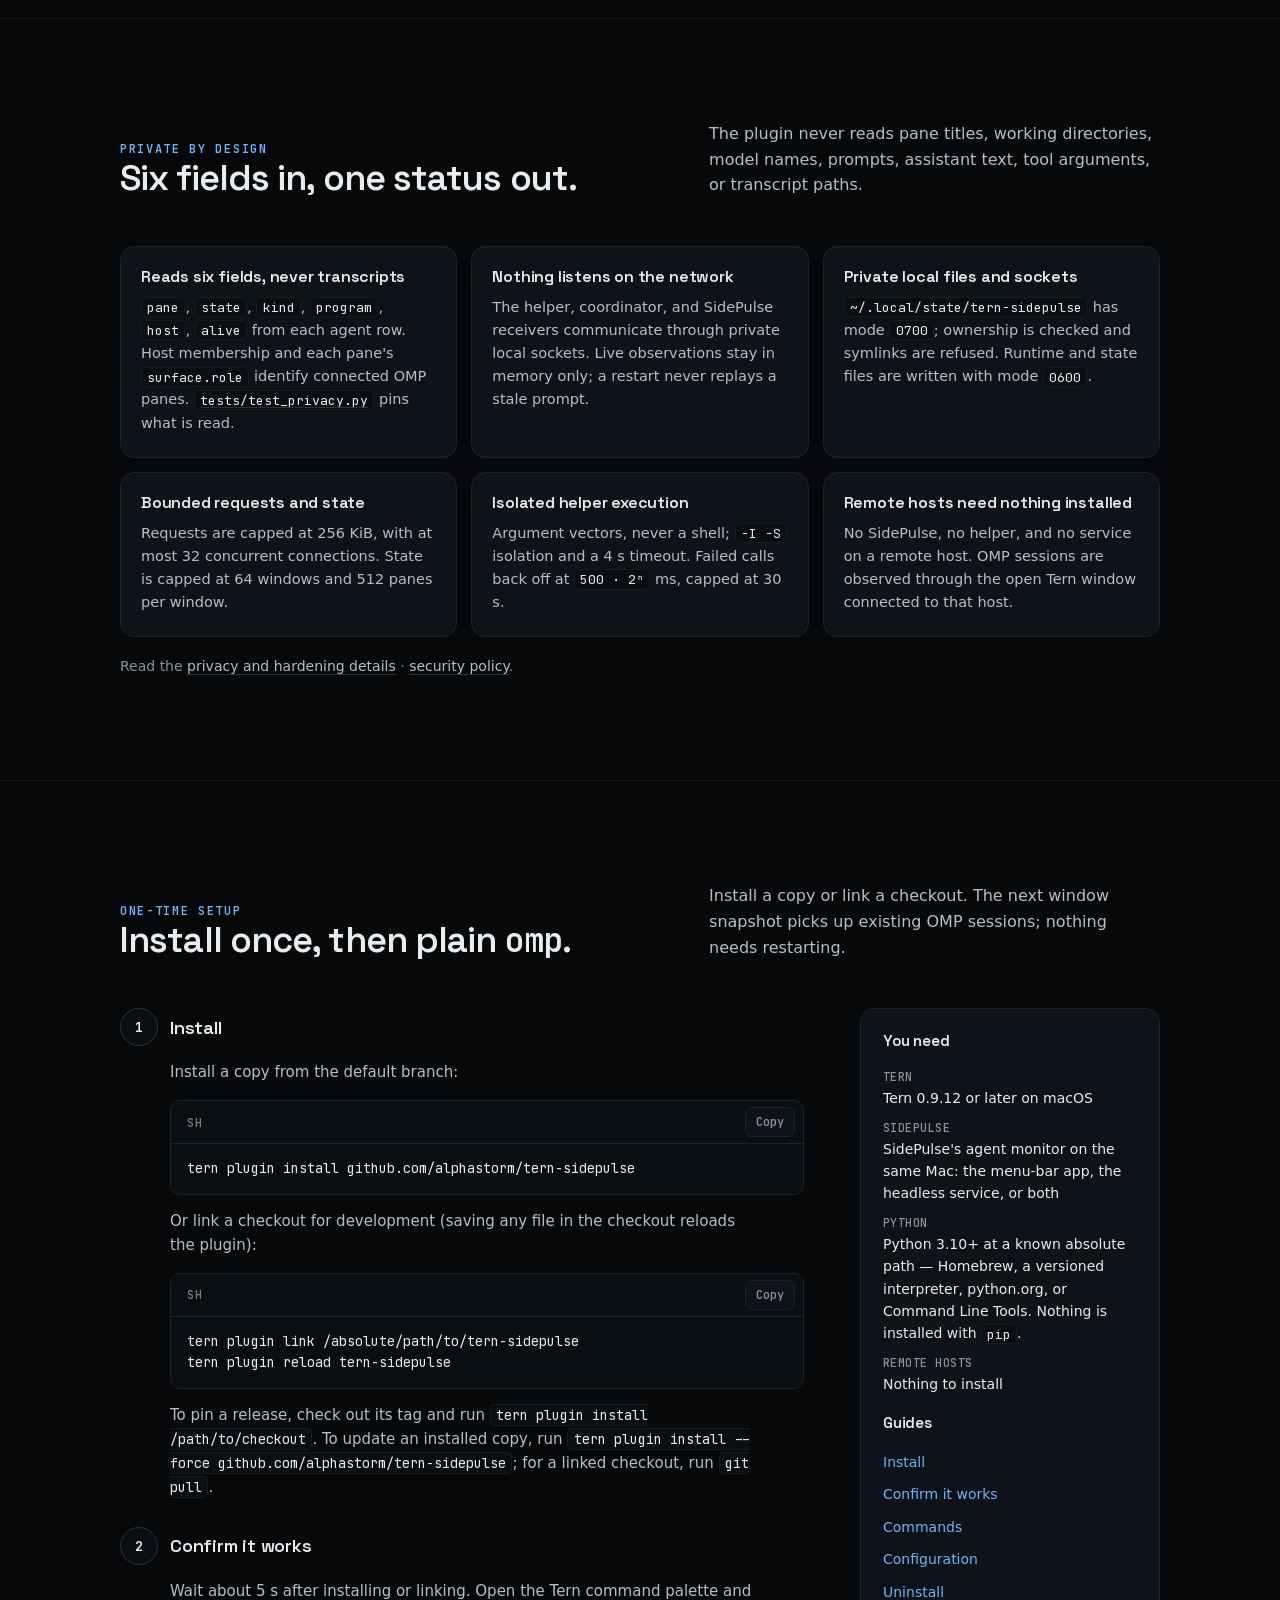
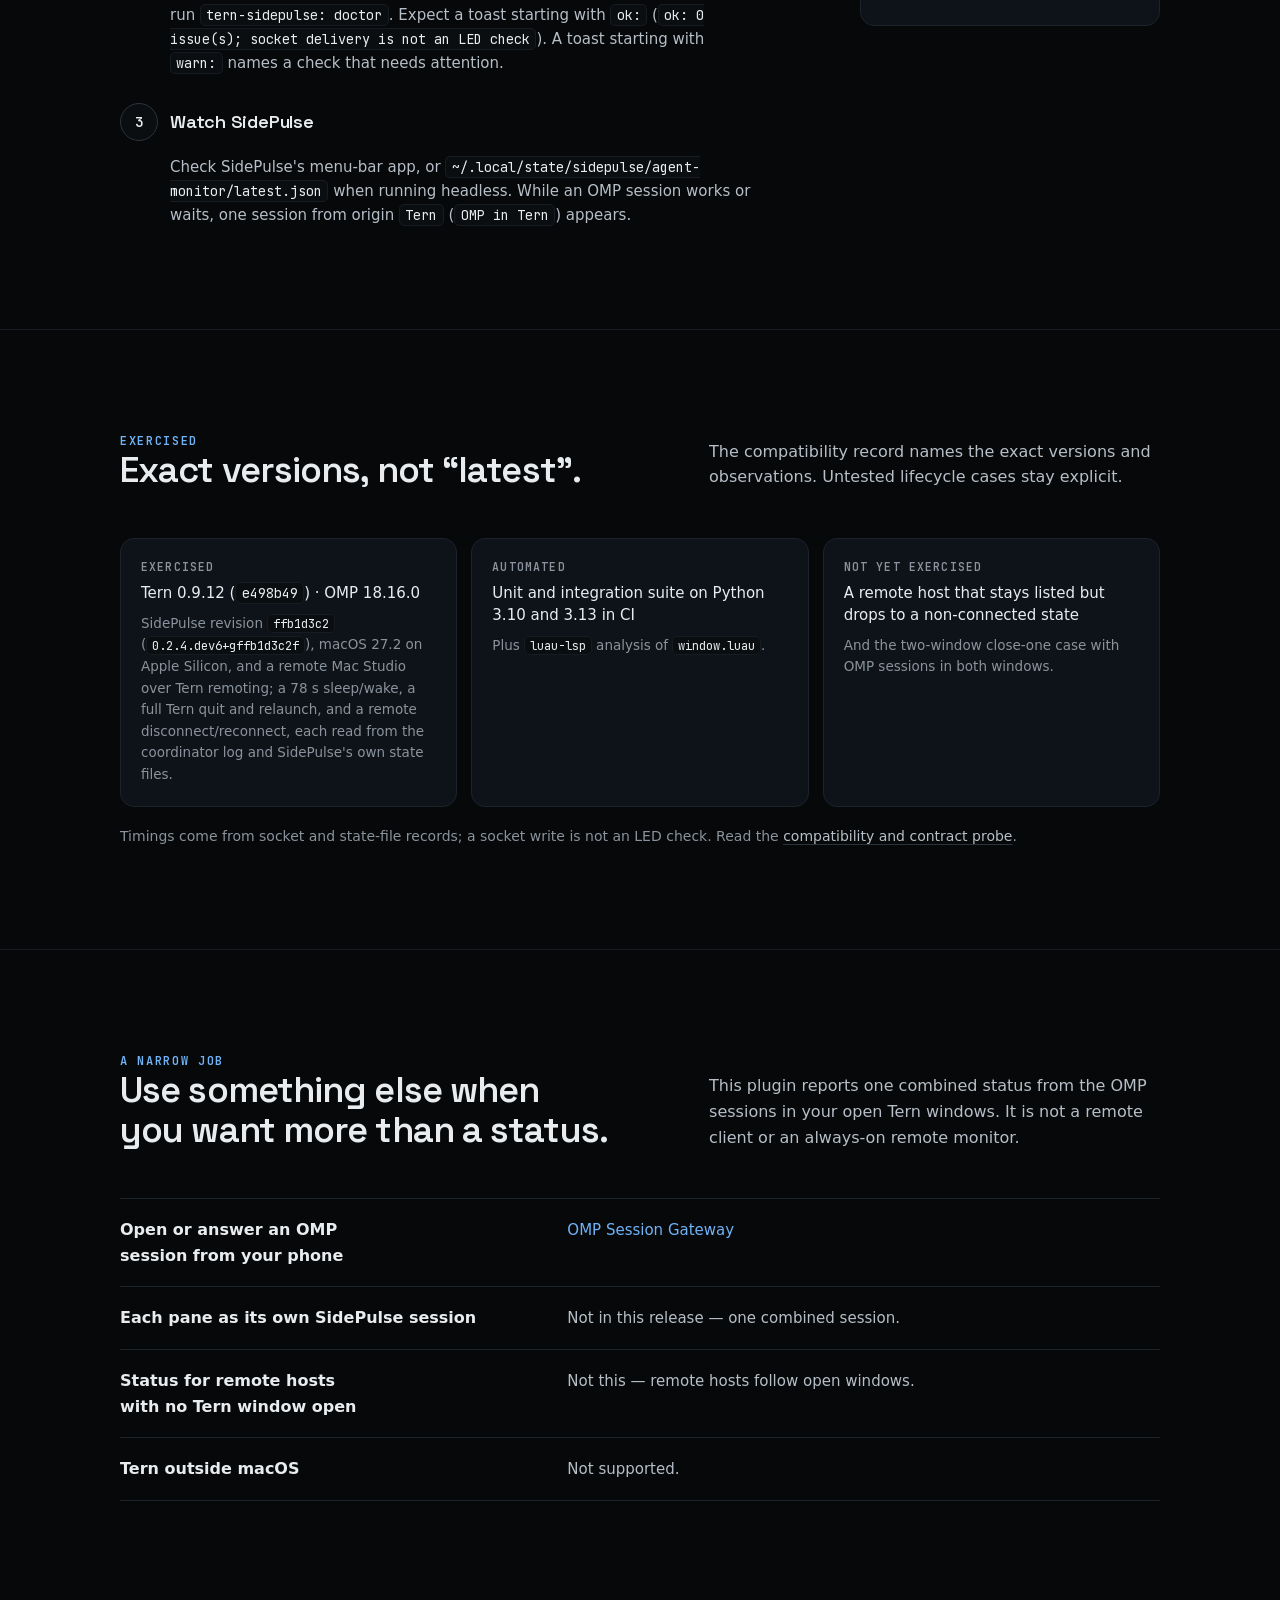
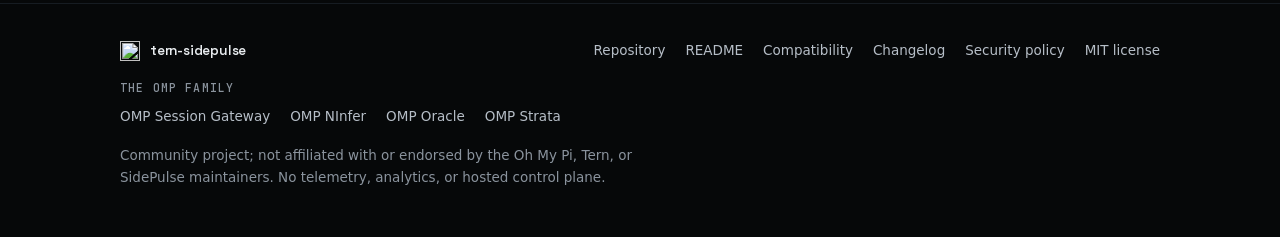
==== commit 096f6676: "docs: record the remote disconnect/reconnect check and refresh the site's evidence cards" ====
--- a/site/index.html
+++ b/site/index.html
@@ -250,9 +250,9 @@
       <p>The compatibility record names the exact versions and observations. Untested lifecycle cases stay explicit.</p>
     </div>
     <ul class="evidence">
-      <li><span class="k">Exercised</span><span class="v">Tern 0.9.12 (<code>e498b49</code>) · OMP 18.16.0</span><span class="s">SidePulse revision <code>ffb1d3c2</code> (<code>0.2.4.dev6+gffb1d3c2f</code>), macOS 27.2 on Apple Silicon, and a remote Mac Studio over Tern remoting.</span></li>
+      <li><span class="k">Exercised</span><span class="v">Tern 0.9.12 (<code>e498b49</code>) · OMP 18.16.0</span><span class="s">SidePulse revision <code>ffb1d3c2</code> (<code>0.2.4.dev6+gffb1d3c2f</code>), macOS 27.2 on Apple Silicon, and a remote Mac Studio over Tern remoting; a 78 s sleep/wake, a full Tern quit and relaunch, and a remote disconnect/reconnect, each read from the coordinator log and SidePulse's own state files.</span></li>
       <li><span class="k">Automated</span><span class="v">Unit and integration suite on Python 3.10 and 3.13 in CI</span><span class="s">Plus <code>luau-lsp</code> analysis of <code>window.luau</code>.</span></li>
-      <li><span class="k">Not yet exercised</span><span class="v">Sleep/wake, a full Tern quit and relaunch</span><span class="s">Remote disconnect/reconnect and the two-window close-one case.</span></li>
+      <li><span class="k">Not yet exercised</span><span class="v">A remote host that stays listed but drops to a non-connected state</span><span class="s">And the two-window close-one case with OMP sessions in both windows.</span></li>
     </ul>
     <p class="small section-note">Timings come from socket and state-file records; a socket write is not an LED check. Read the <a href="https://github.com/alphastorm/tern-sidepulse/blob/main/docs/compatibility.md">compatibility and contract probe</a>.</p>
   </div>
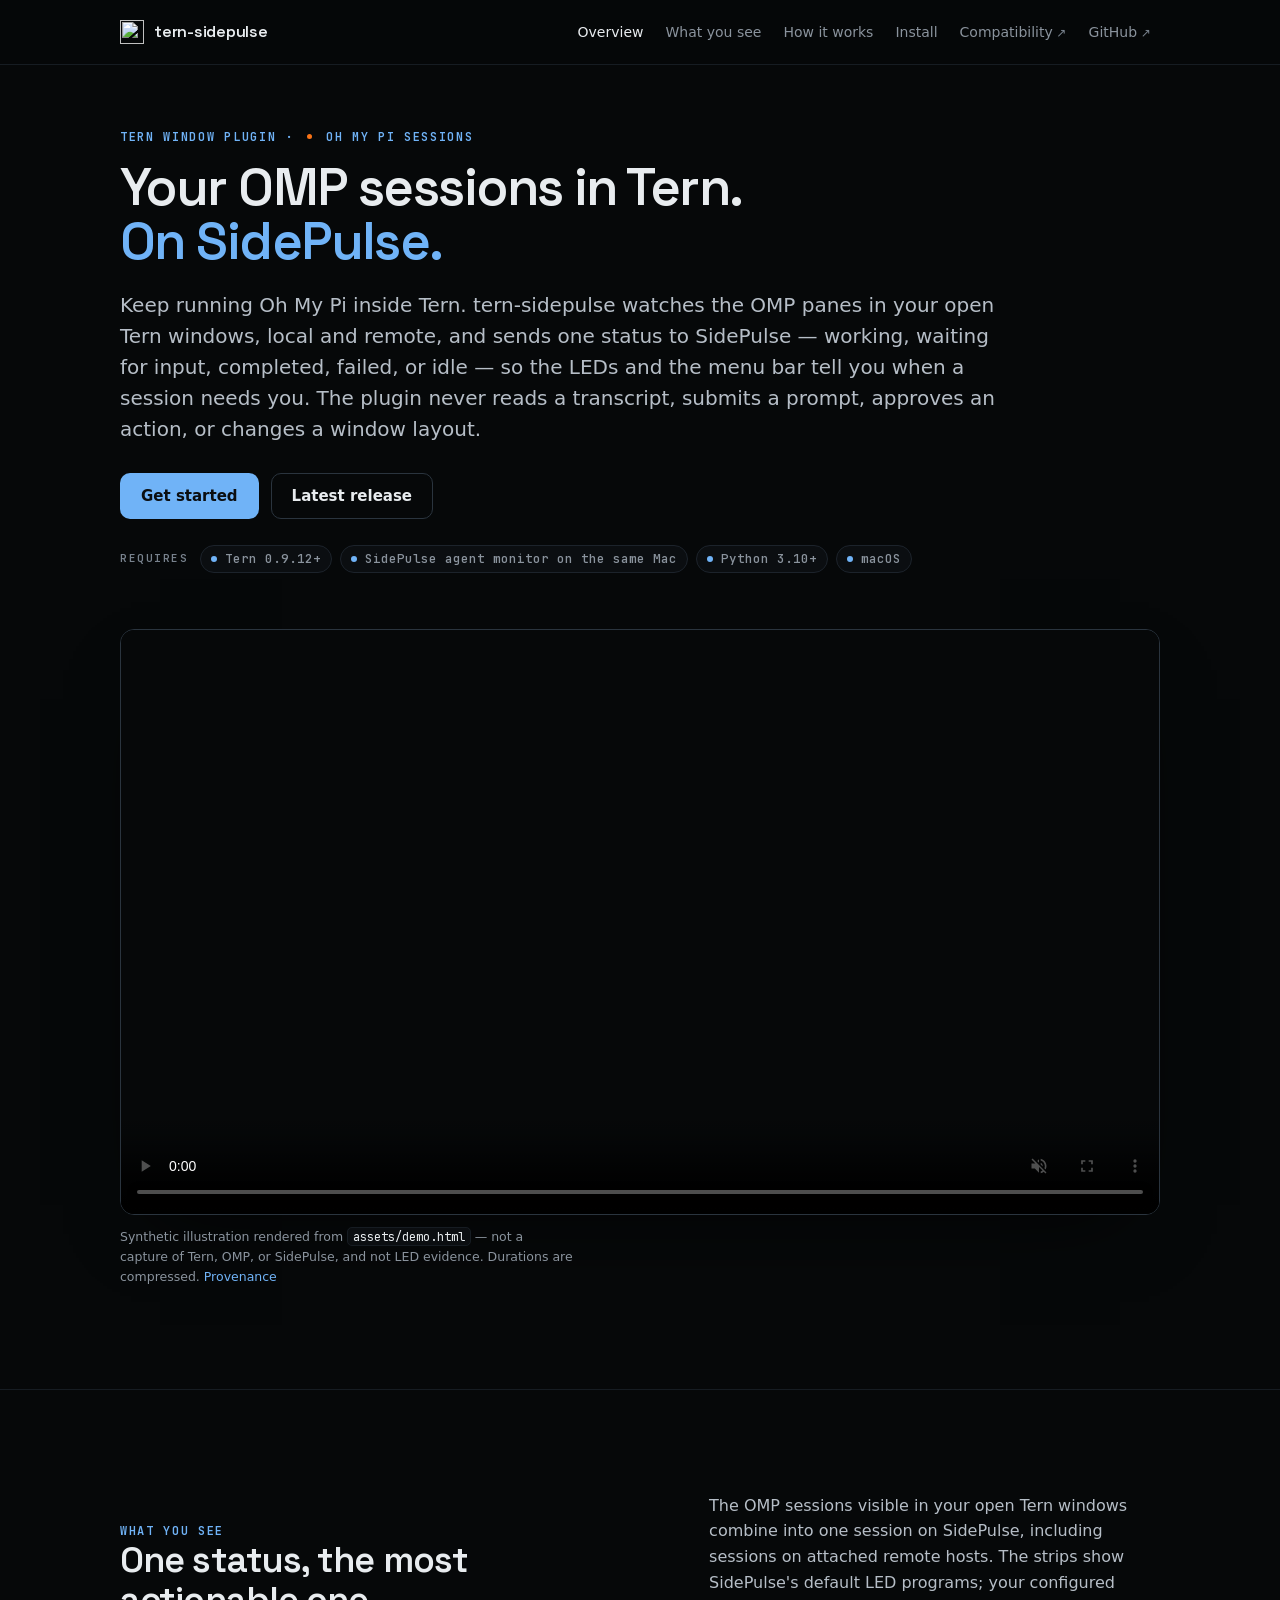
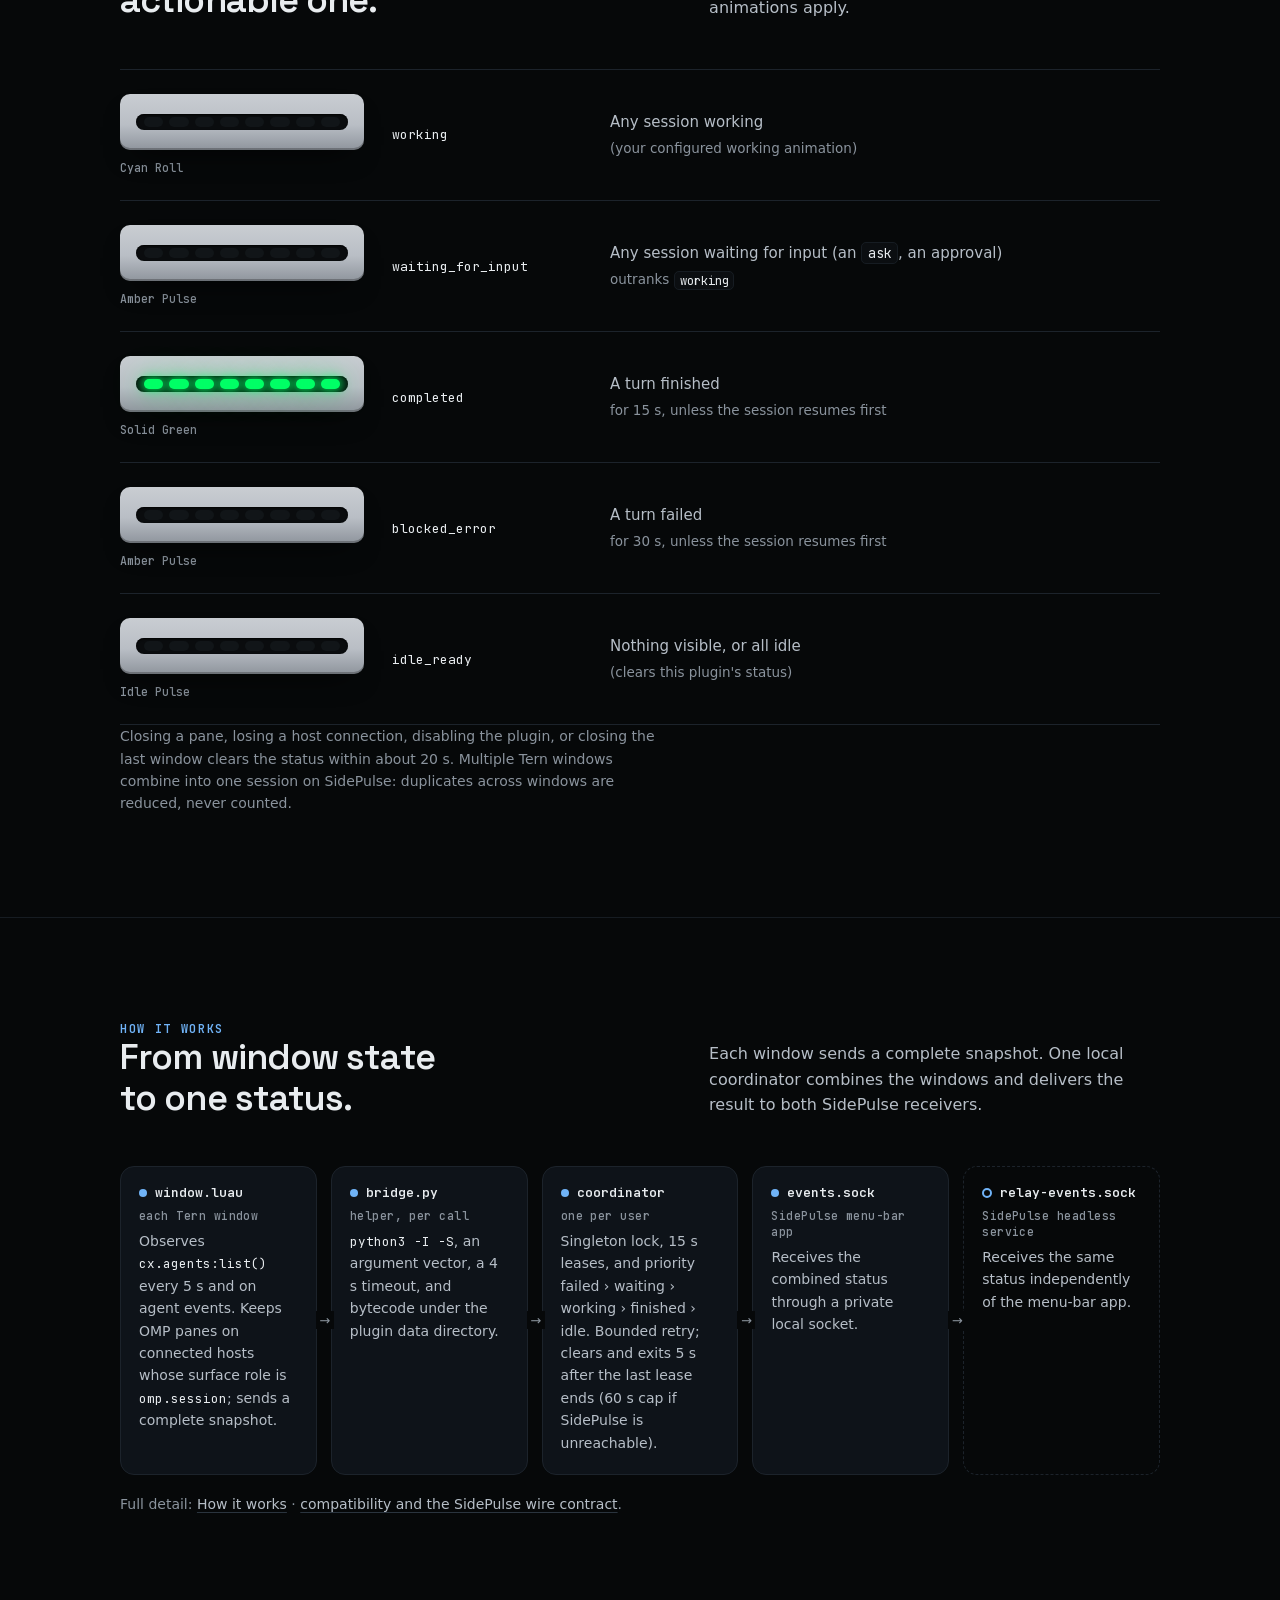
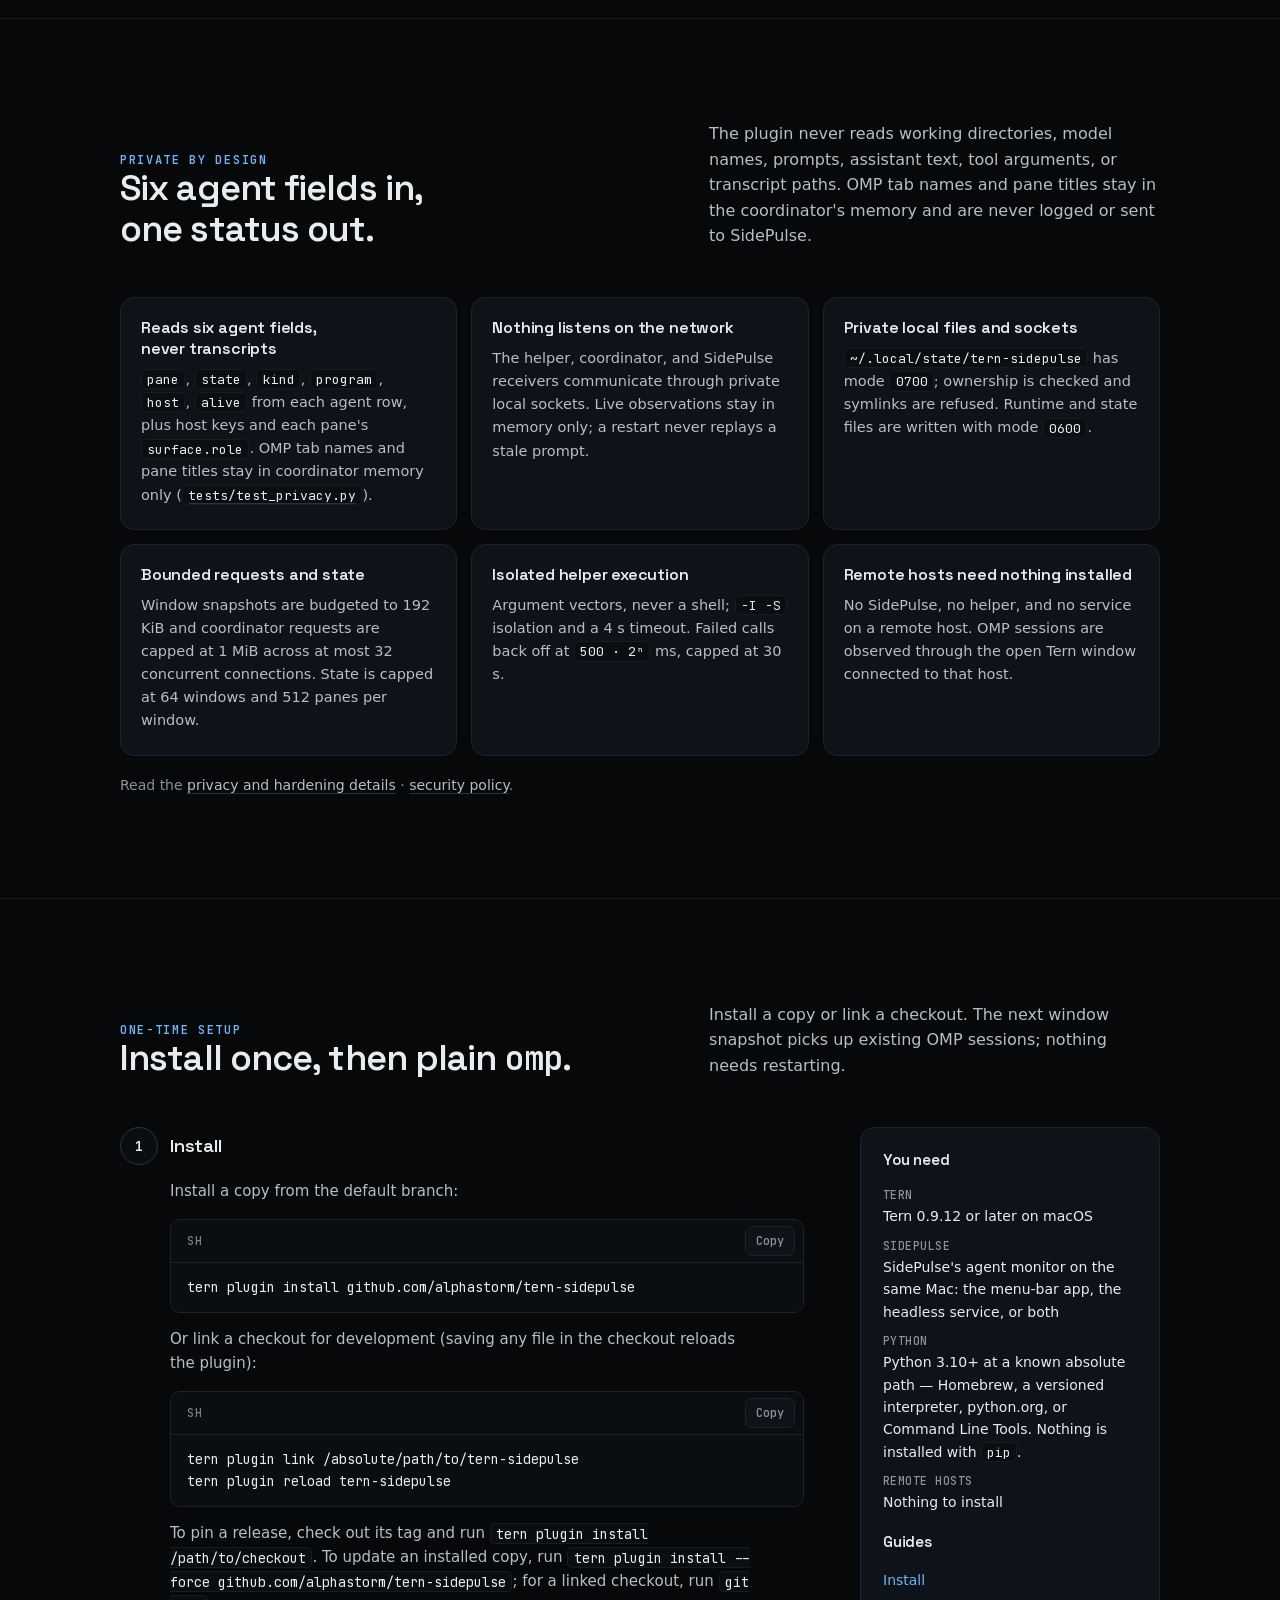
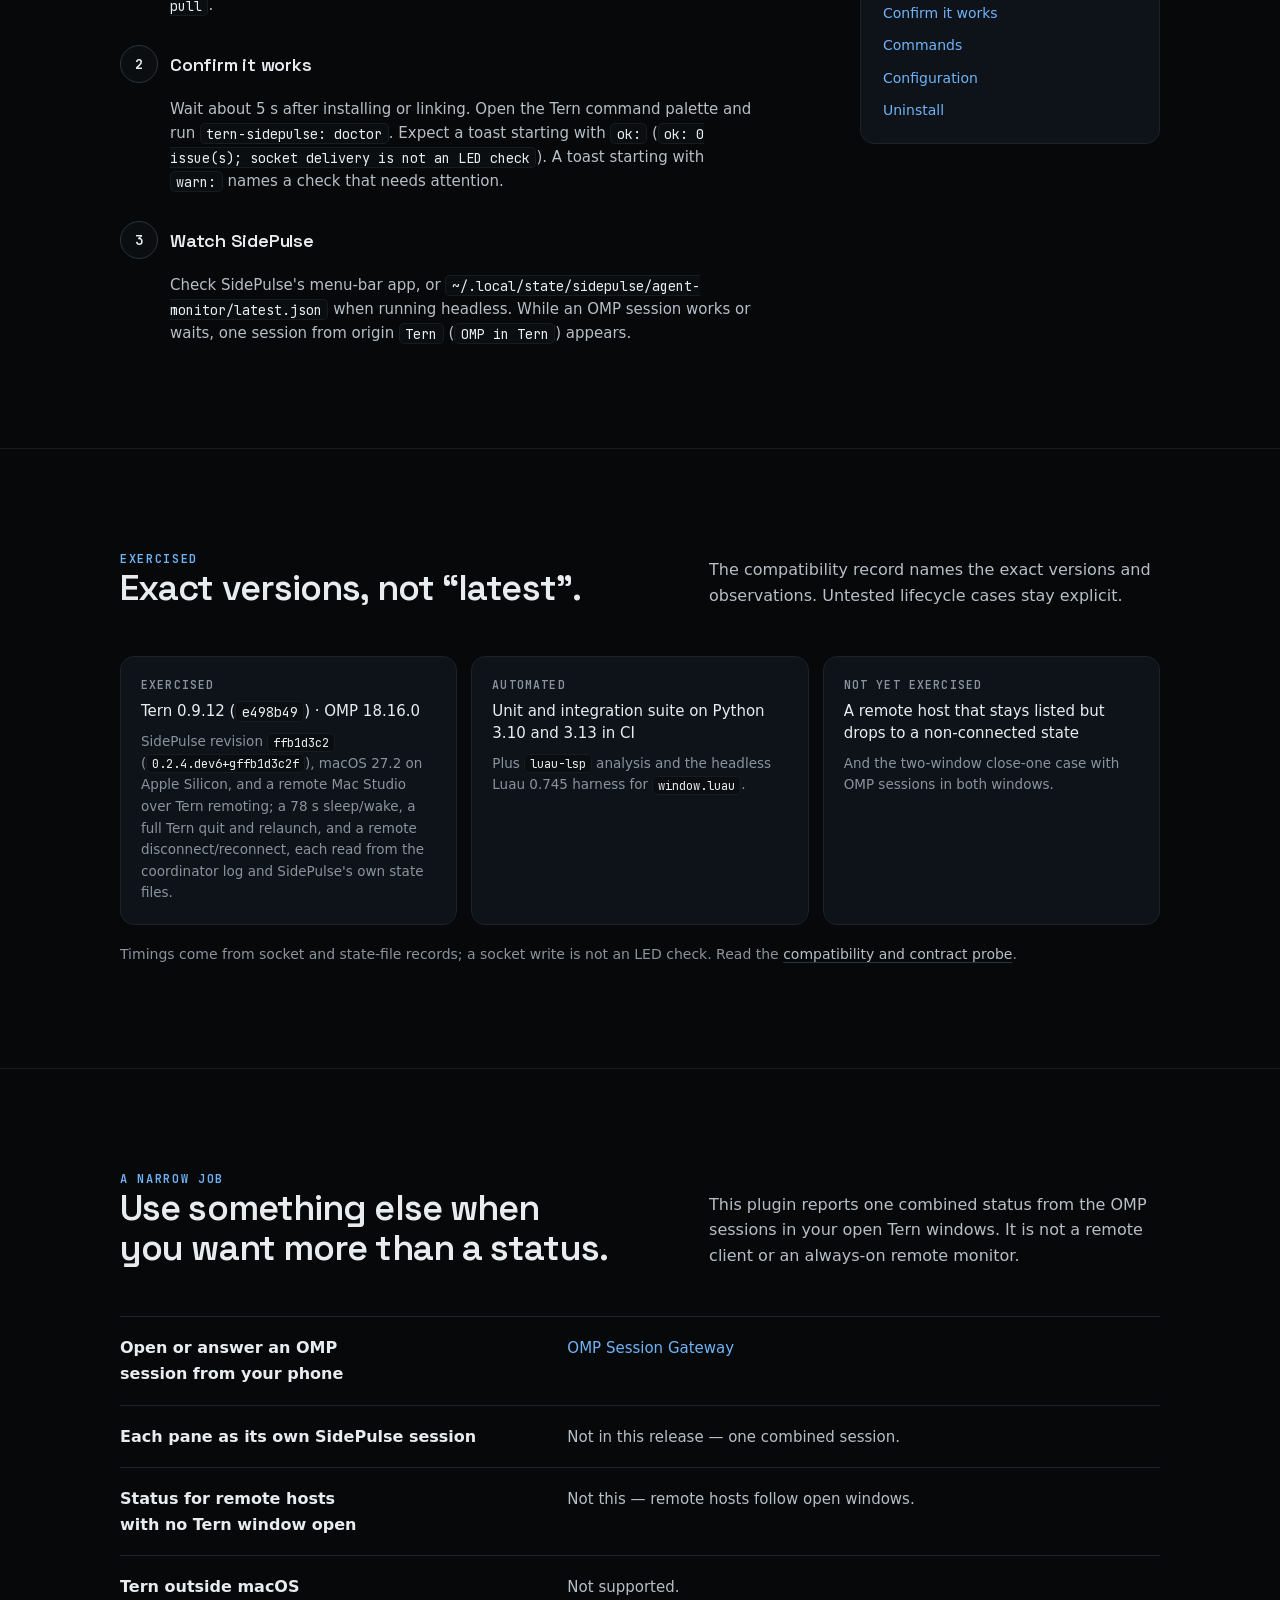
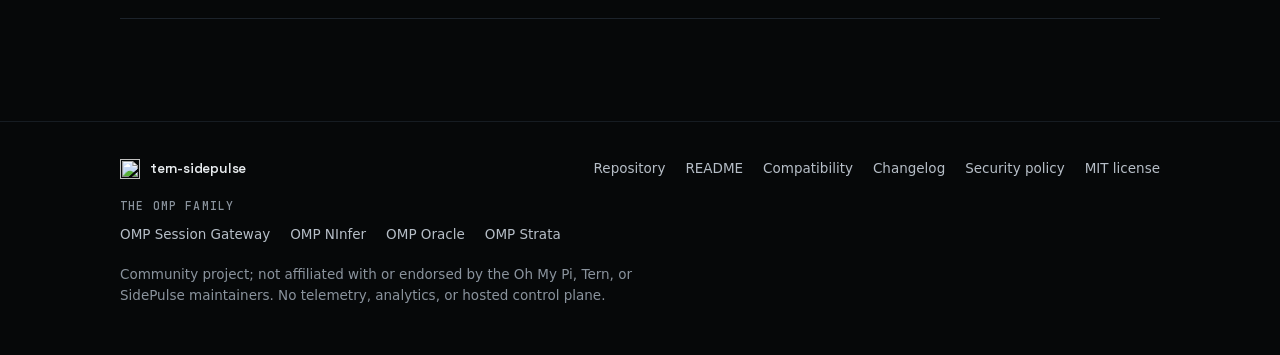
==== commit 5c54b36a: "docs: describe tab-title labels, per-pane rows and the new limits The window now reads OMP panes' ti" ====
--- a/site/index.html
+++ b/site/index.html
@@ -174,15 +174,15 @@
     <div class="section-head">
       <div>
         <p class="eyebrow">Private by design</p>
-        <h2>Six fields in, one status out.</h2>
-      </div>
-      <p>The plugin never reads pane titles, working directories, model names, prompts, assistant text, tool arguments, or transcript paths.</p>
+        <h2>Six agent fields in, one status out.</h2>
+      </div>
+      <p>The plugin never reads working directories, model names, prompts, assistant text, tool arguments, or transcript paths. OMP tab names and pane titles stay in the coordinator's memory and are never logged or sent to SidePulse.</p>
     </div>
     <ul class="grid three">
-      <li><h3>Reads six fields, never transcripts</h3><p><code>pane</code>, <code>state</code>, <code>kind</code>, <code>program</code>, <code>host</code>, <code>alive</code> from each agent row. Host membership and each pane's <code>surface.role</code> identify connected OMP panes. <a href="https://github.com/alphastorm/tern-sidepulse/blob/main/tests/test_privacy.py"><code>tests/test_privacy.py</code></a> pins what is read.</p></li>
+      <li><h3>Reads six agent fields, never transcripts</h3><p><code>pane</code>, <code>state</code>, <code>kind</code>, <code>program</code>, <code>host</code>, <code>alive</code> from each agent row, plus host keys and each pane's <code>surface.role</code>. OMP tab names and pane titles stay in coordinator memory only (<a href="https://github.com/alphastorm/tern-sidepulse/blob/main/tests/test_privacy.py"><code>tests/test_privacy.py</code></a>).</p></li>
       <li><h3>Nothing listens on the network</h3><p>The helper, coordinator, and SidePulse receivers communicate through private local sockets. Live observations stay in memory only; a restart never replays a stale prompt.</p></li>
       <li><h3>Private local files and sockets</h3><p><code>~/.local/state/tern-sidepulse</code> has mode <code>0700</code>; ownership is checked and symlinks are refused. Runtime and state files are written with mode <code>0600</code>.</p></li>
-      <li><h3>Bounded requests and state</h3><p>Requests are capped at 256 KiB, with at most 32 concurrent connections. State is capped at 64 windows and 512 panes per window.</p></li>
+      <li><h3>Bounded requests and state</h3><p>Window snapshots are budgeted to 192 KiB and coordinator requests are capped at 1 MiB across at most 32 concurrent connections. State is capped at 64 windows and 512 panes per window.</p></li>
       <li><h3>Isolated helper execution</h3><p>Argument vectors, never a shell; <code class="nowrap">-I -S</code> isolation and a 4 s timeout. Failed calls back off at <code>500 · 2ⁿ</code> ms, capped at 30 s.</p></li>
       <li><h3>Remote hosts need nothing installed</h3><p>No SidePulse, no helper, and no service on a remote host. OMP sessions are observed through the open Tern window connected to that host.</p></li>
     </ul>
@@ -251,7 +251,7 @@
     </div>
     <ul class="evidence">
       <li><span class="k">Exercised</span><span class="v">Tern 0.9.12 (<code>e498b49</code>) · OMP 18.16.0</span><span class="s">SidePulse revision <code>ffb1d3c2</code> (<code>0.2.4.dev6+gffb1d3c2f</code>), macOS 27.2 on Apple Silicon, and a remote Mac Studio over Tern remoting; a 78 s sleep/wake, a full Tern quit and relaunch, and a remote disconnect/reconnect, each read from the coordinator log and SidePulse's own state files.</span></li>
-      <li><span class="k">Automated</span><span class="v">Unit and integration suite on Python 3.10 and 3.13 in CI</span><span class="s">Plus <code>luau-lsp</code> analysis of <code>window.luau</code>.</span></li>
+      <li><span class="k">Automated</span><span class="v">Unit and integration suite on Python 3.10 and 3.13 in CI</span><span class="s">Plus <code>luau-lsp</code> analysis and the headless Luau 0.745 harness for <code>window.luau</code>.</span></li>
       <li><span class="k">Not yet exercised</span><span class="v">A remote host that stays listed but drops to a non-connected state</span><span class="s">And the two-window close-one case with OMP sessions in both windows.</span></li>
     </ul>
     <p class="small section-note">Timings come from socket and state-file records; a socket write is not an LED check. Read the <a href="https://github.com/alphastorm/tern-sidepulse/blob/main/docs/compatibility.md">compatibility and contract probe</a>.</p>
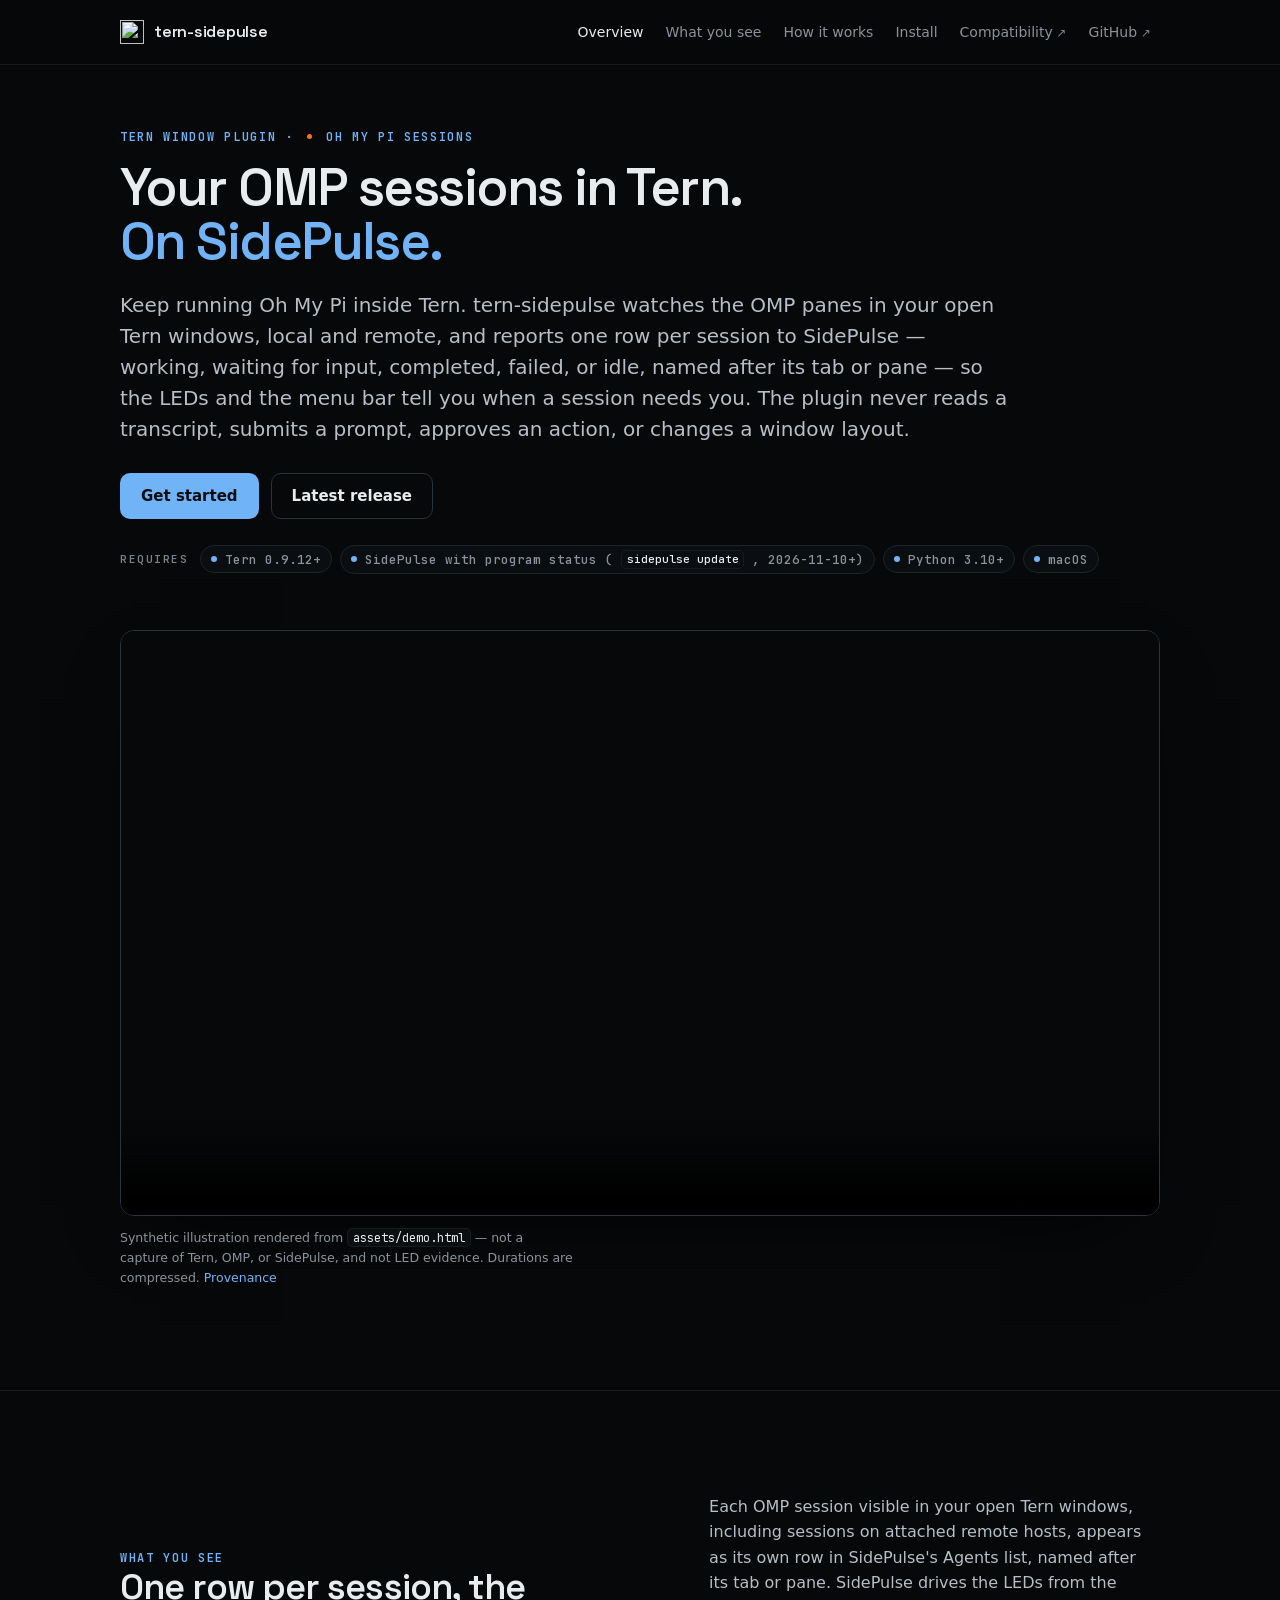
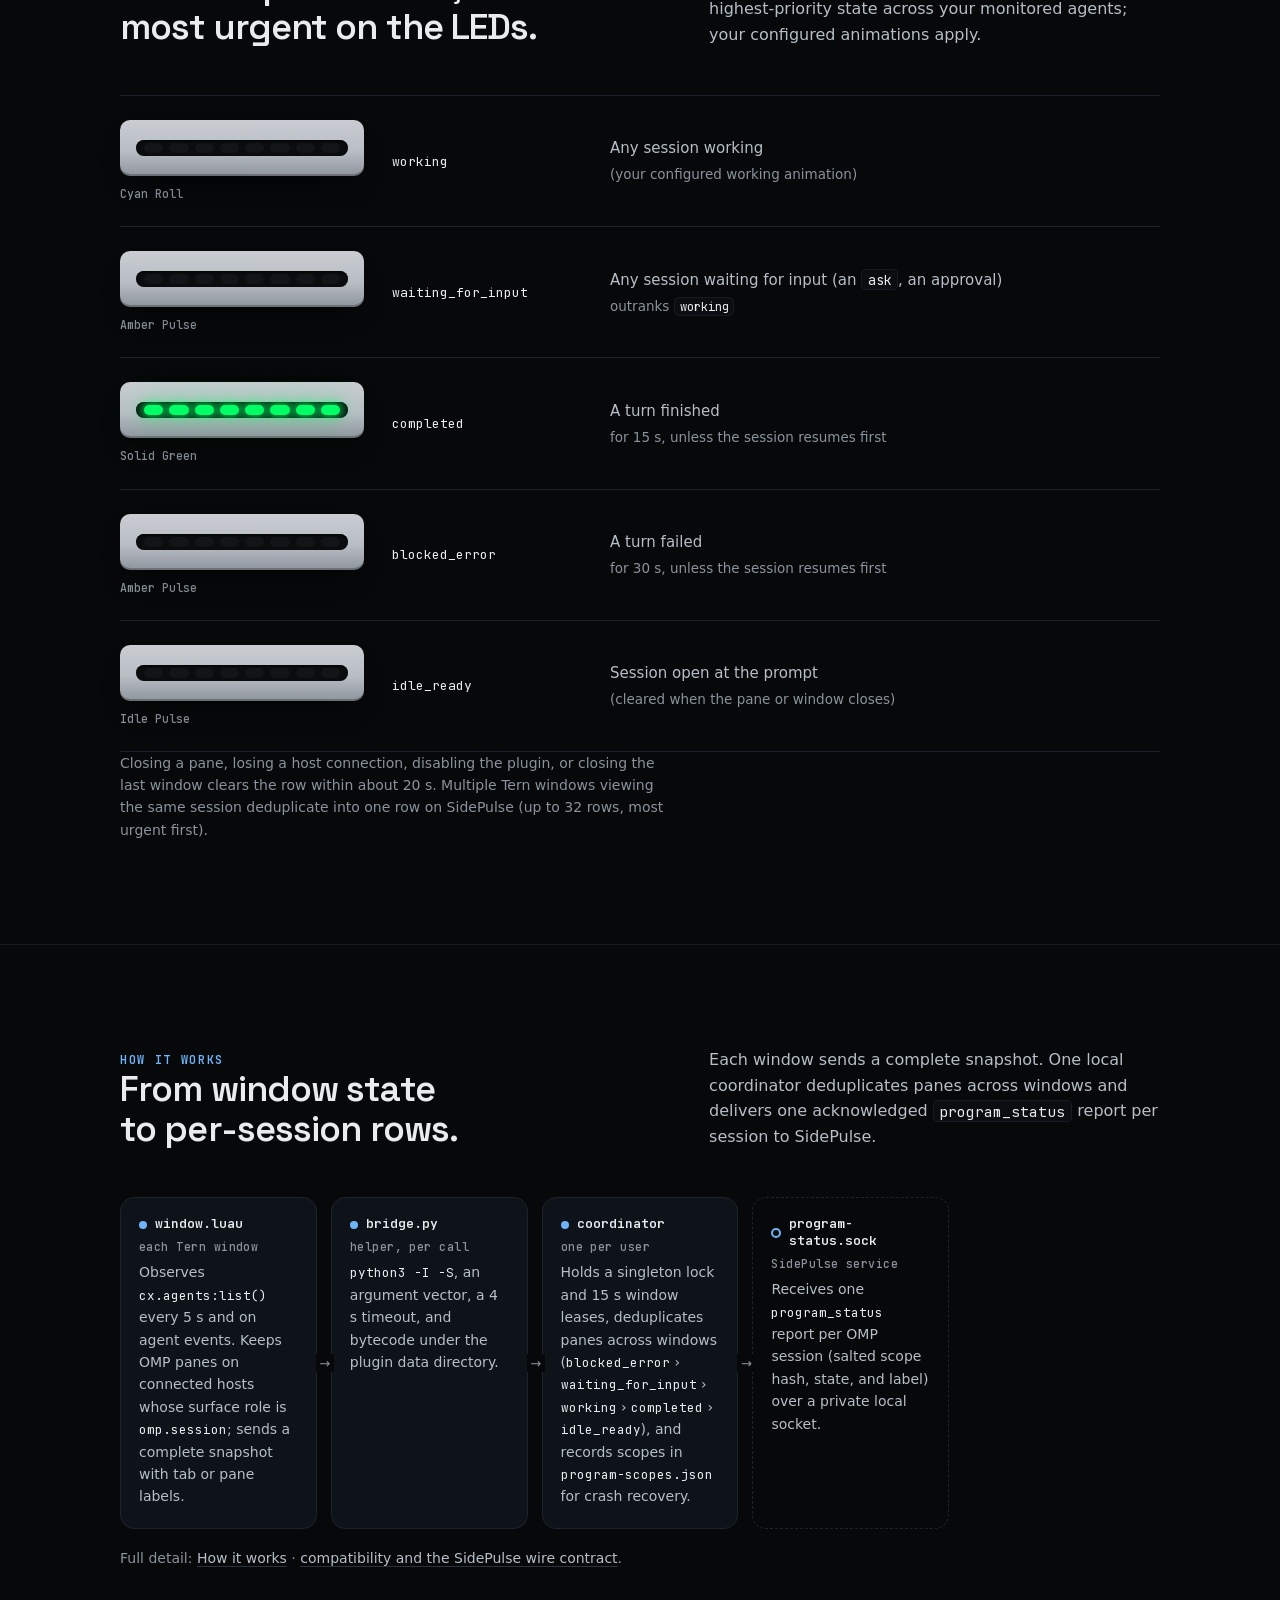
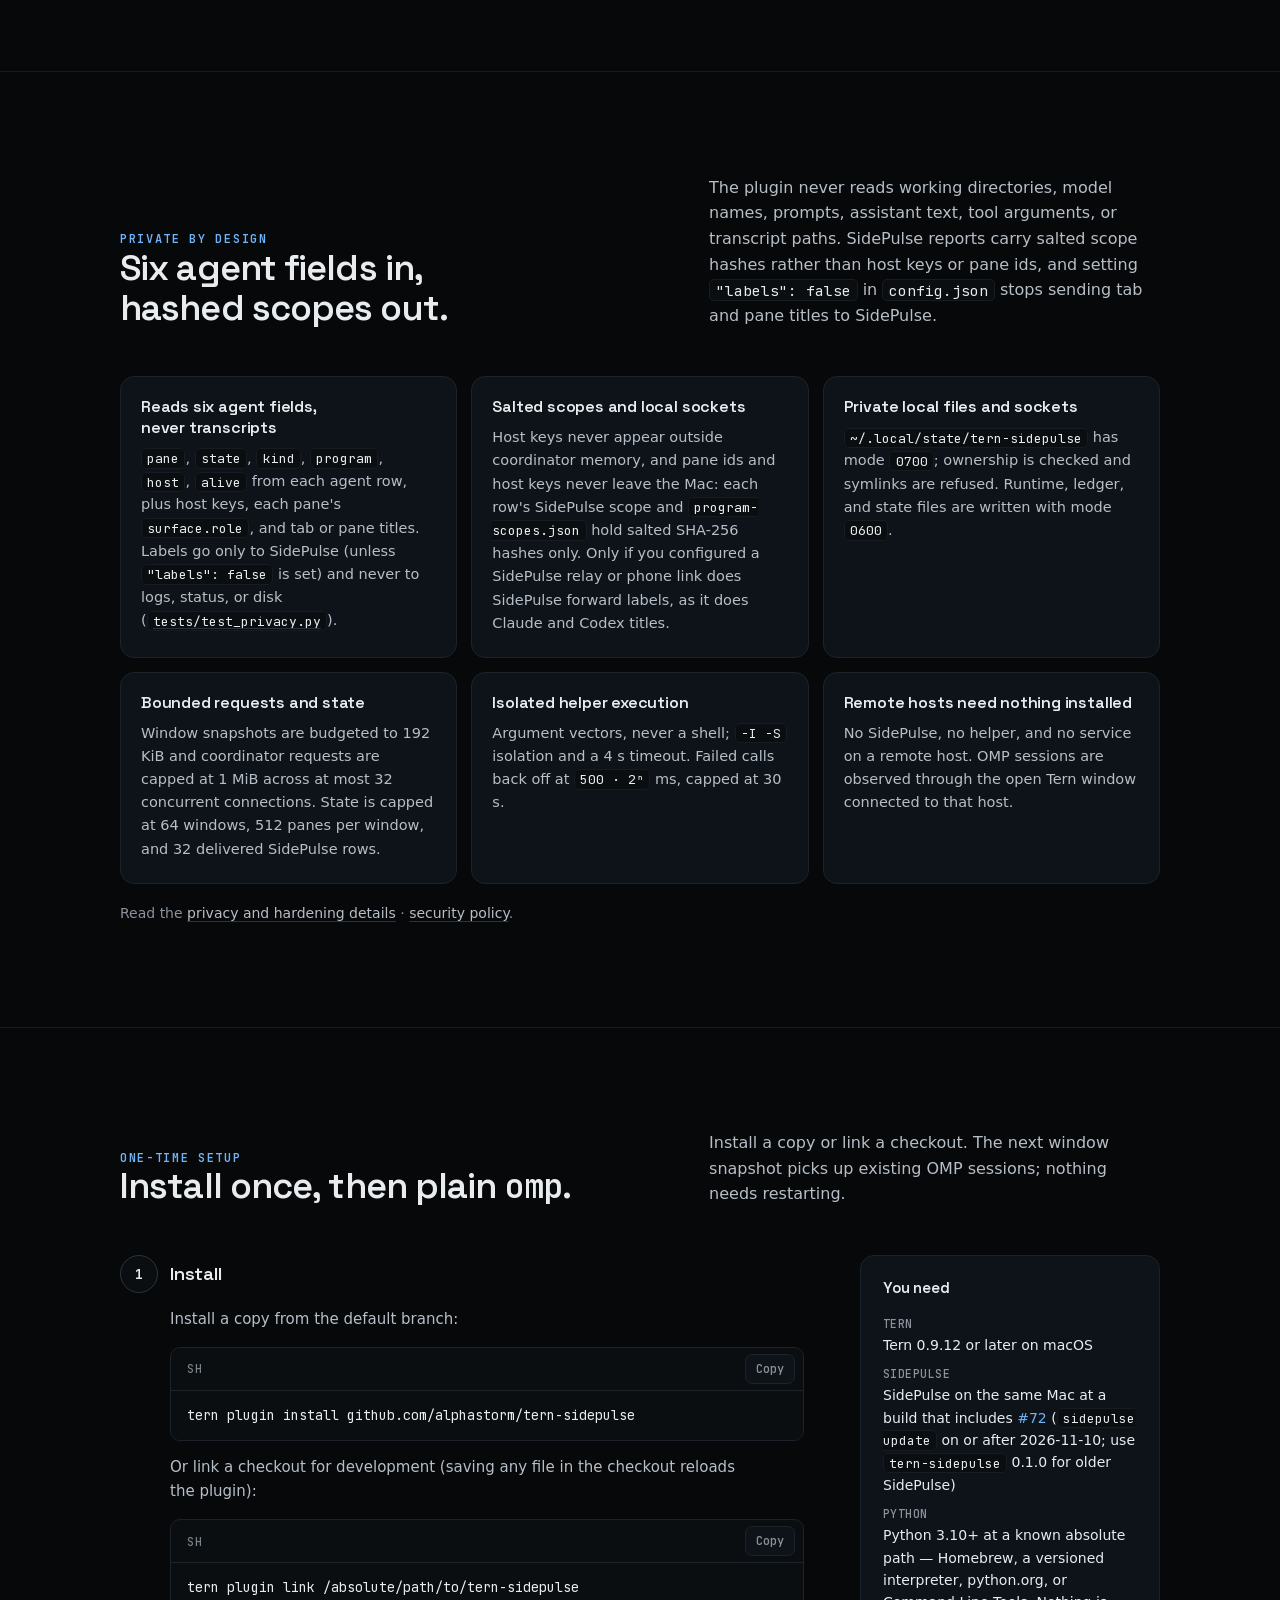
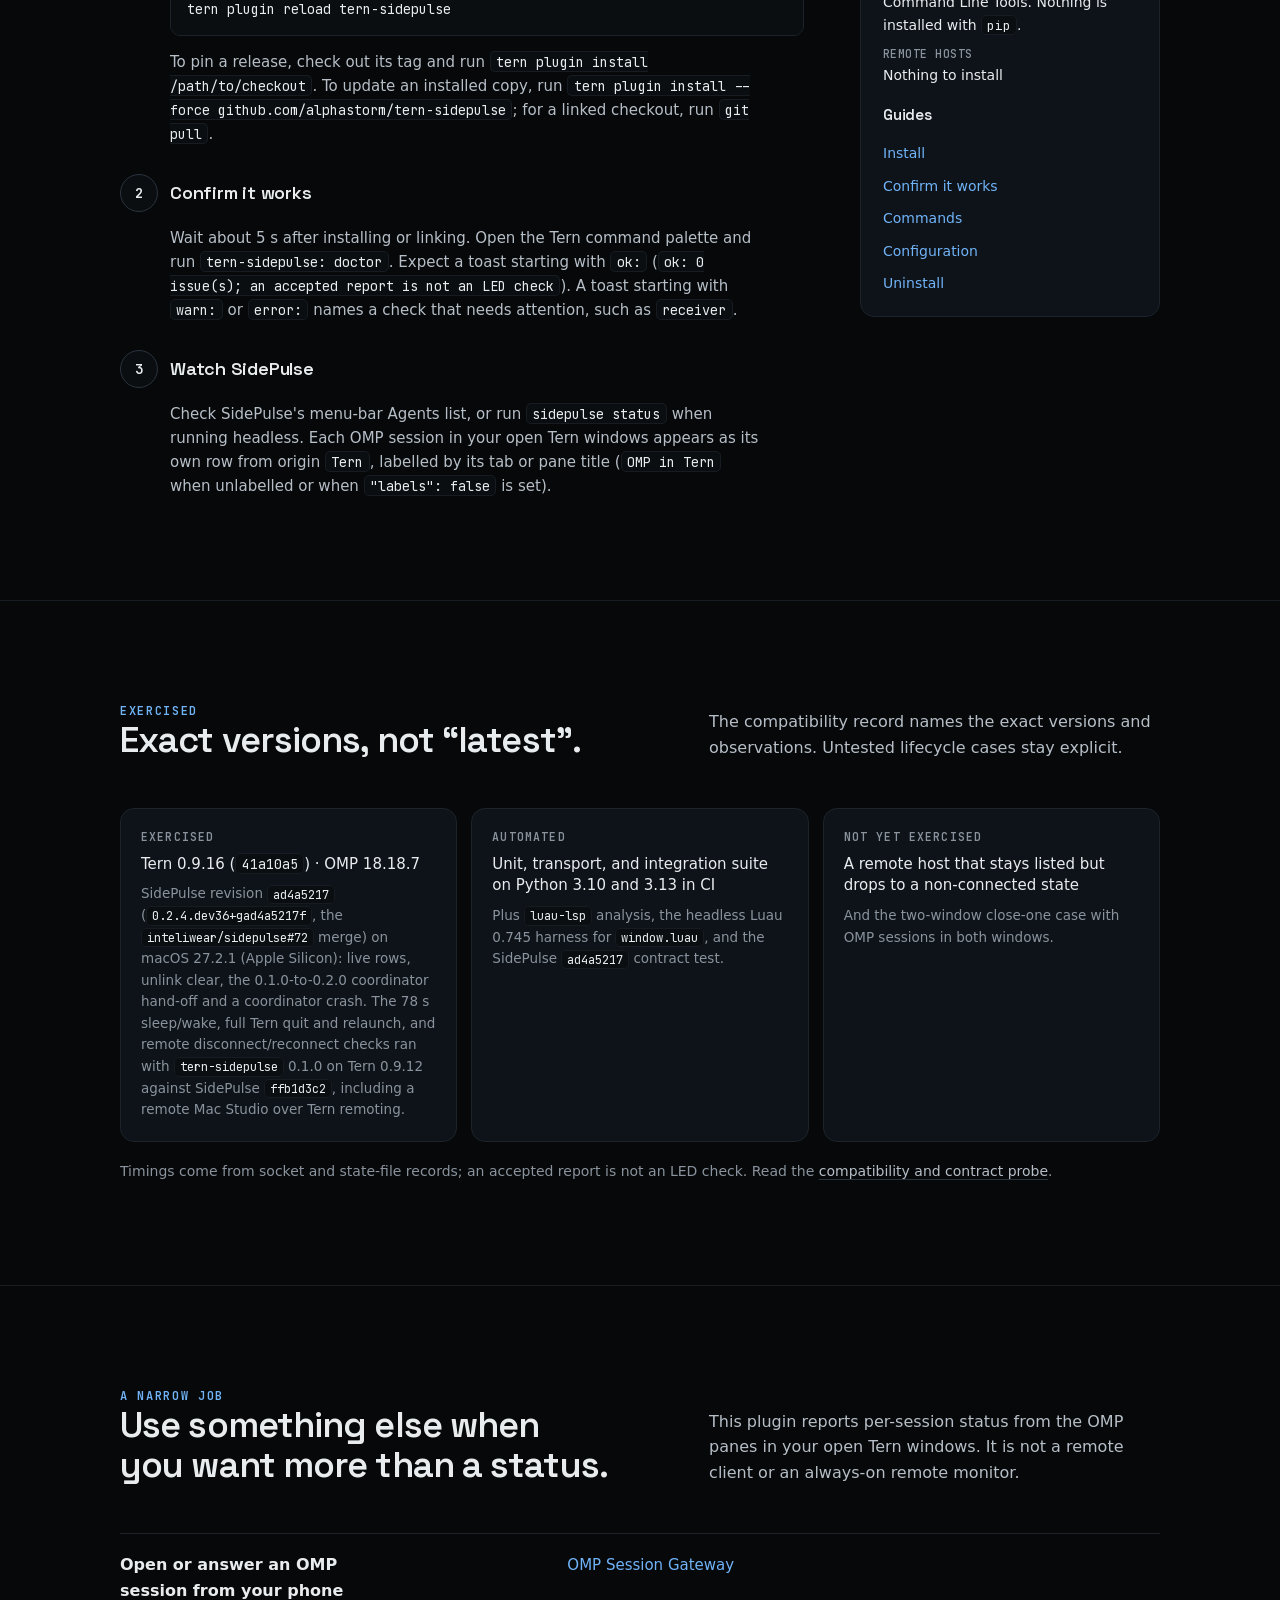
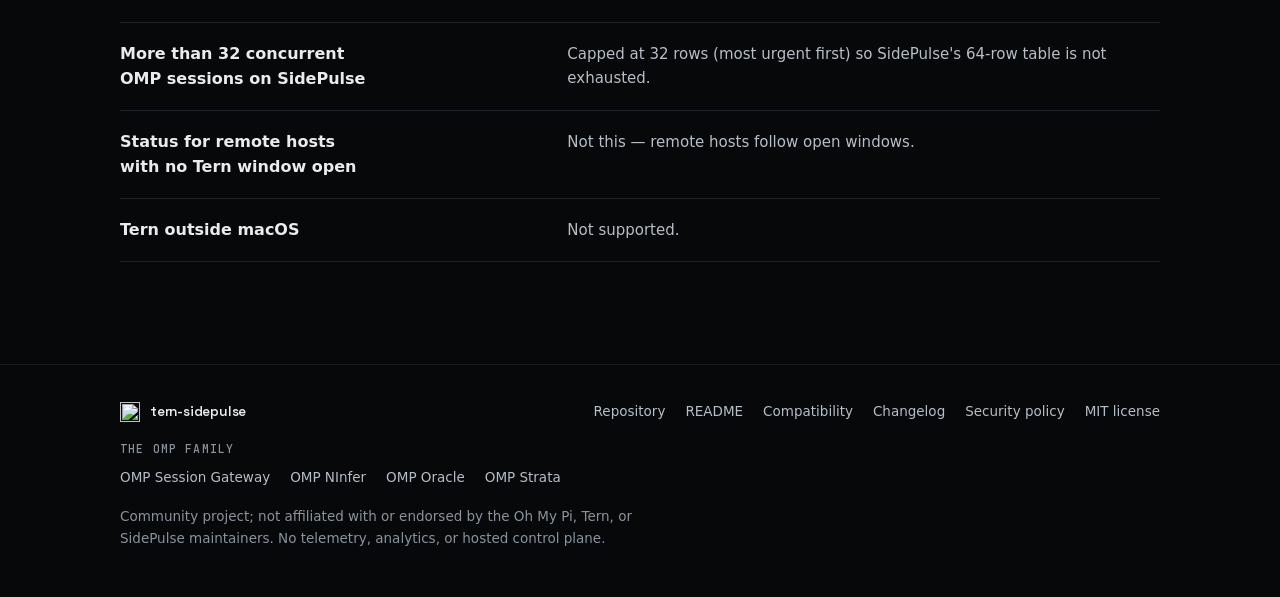
==== commit 07cceeeb: "feat!: report each OMP session to SidePulse's program-status socket SidePulse removed the hook-event" ====
--- a/site/index.html
+++ b/site/index.html
@@ -6,14 +6,14 @@
 <meta name="color-scheme" content="dark">
 <meta name="theme-color" content="#060809">
 <title>tern-sidepulse — your Oh My Pi (OMP) sessions in Tern, on SidePulse</title>
-<meta name="description" content="Keep running Oh My Pi (OMP) inside Tern. tern-sidepulse sends one status from your open Tern windows, local and remote, to SidePulse: working, waiting, done, failed.">
+<meta name="description" content="Keep running Oh My Pi (OMP) inside Tern. tern-sidepulse shows each OMP session in your open Tern windows, local and remote, as its own row on SidePulse: working, waiting, done, failed.">
 <link rel="canonical" href="https://alphastorm.github.io/tern-sidepulse/">
 <link rel="preload" href="fonts/space-grotesk-latin.woff2" as="font" type="font/woff2" crossorigin>
 <link rel="preload" href="fonts/jetbrains-mono-latin.woff2" as="font" type="font/woff2" crossorigin>
 <link rel="stylesheet" href="site.css">
 <link rel="icon" href="favicon.svg" type="image/svg+xml">
 <meta property="og:title" content="tern-sidepulse — your Oh My Pi (OMP) sessions in Tern, on SidePulse">
-<meta property="og:description" content="Keep running Oh My Pi (OMP) inside Tern. tern-sidepulse sends one status from your open Tern windows, local and remote, to SidePulse: working, waiting, done, failed.">
+<meta property="og:description" content="Keep running Oh My Pi (OMP) inside Tern. tern-sidepulse shows each OMP session in your open Tern windows, local and remote, as its own row on SidePulse: working, waiting, done, failed.">
 <meta property="og:type" content="website">
 <meta property="og:url" content="https://alphastorm.github.io/tern-sidepulse/">
 <meta property="og:image" content="https://alphastorm.github.io/tern-sidepulse/og.png">
@@ -53,7 +53,7 @@
     <div>
       <p class="eyebrow">Tern window plugin · <span class="nowrap"><span class="kin" aria-hidden="true"></span> Oh My Pi sessions</span></p>
       <h1><span class="line">Your OMP sessions in Tern.</span> <span class="line accent">On SidePulse.</span></h1>
-      <p class="lede">Keep running Oh My Pi inside Tern. tern-sidepulse watches the OMP panes in your open Tern windows, local and remote, and sends one status to SidePulse — working, waiting for input, completed, failed, or idle — so the LEDs and the menu bar tell you when a session needs you. The plugin never reads a transcript, submits a prompt, approves an action, or changes a window layout.</p>
+      <p class="lede">Keep running Oh My Pi inside Tern. tern-sidepulse watches the OMP panes in your open Tern windows, local and remote, and reports one row per session to SidePulse — working, waiting for input, completed, failed, or idle, named after its tab or pane — so the LEDs and the menu bar tell you when a session needs you. The plugin never reads a transcript, submits a prompt, approves an action, or changes a window layout.</p>
       <div class="actions">
         <a class="cta" href="#install">Get started</a>
         <a class="cta secondary" href="https://github.com/alphastorm/tern-sidepulse/releases/latest">Latest release</a>
@@ -61,7 +61,7 @@
       <ul class="facts" aria-label="Requirements">
         <li class="label" aria-hidden="true">Requires</li>
         <li>Tern 0.9.12+</li>
-        <li>SidePulse agent monitor on the same Mac</li>
+        <li>SidePulse with program status (<code>sidepulse update</code>, 2026-11-10+)</li>
         <li>Python 3.10+</li>
         <li>macOS</li>
       </ul>
@@ -78,9 +78,9 @@
     <div class="section-head">
       <div>
         <p class="eyebrow">What you see</p>
-        <h2>One status, the most actionable one.</h2>
-      </div>
-      <p>The OMP sessions visible in your open Tern windows combine into one session on SidePulse, including sessions on attached remote hosts. The strips show SidePulse's default LED programs; your configured animations apply.</p>
+        <h2>One row per session, the most urgent on the LEDs.</h2>
+      </div>
+      <p>Each OMP session visible in your open Tern windows, including sessions on attached remote hosts, appears as its own row in SidePulse's Agents list, named after its tab or pane. SidePulse drives the LEDs from the highest-priority state across your monitored agents; your configured animations apply.</p>
     </div>
     <ul class="states" aria-label="OMP conditions and SidePulse statuses">
       <li>
@@ -121,11 +121,11 @@
           <span class="program">Idle Pulse</span>
         </div>
         <span class="status"><code>idle_ready</code></span>
-        <p class="condition">Nothing visible, or all idle <span class="note">(clears this plugin's status)</span></p>
-      </li>
-    </ul>
-
-    <p class="small measure">Closing a pane, losing a host connection, disabling the plugin, or closing the last window clears the status within about 20 s. Multiple Tern windows combine into one session on SidePulse: duplicates across windows are reduced, never counted.</p>
+        <p class="condition">Session open at the prompt <span class="note">(cleared when the pane or window closes)</span></p>
+      </li>
+    </ul>
+
+    <p class="small measure">Closing a pane, losing a host connection, disabling the plugin, or closing the last window clears the row within about 20 s. Multiple Tern windows viewing the same session deduplicate into one row on SidePulse (up to 32 rows, most urgent first).</p>
   </div>
 </section>
 
@@ -134,15 +134,15 @@
     <div class="section-head">
       <div>
         <p class="eyebrow">How it works</p>
-        <h2>From window state to one status.</h2>
-      </div>
-      <p>Each window sends a complete snapshot. One local coordinator combines the windows and delivers the result to both SidePulse receivers.</p>
+        <h2>From window state to per-session rows.</h2>
+      </div>
+      <p>Each window sends a complete snapshot. One local coordinator deduplicates panes across windows and delivers one acknowledged <code>program_status</code> report per session to SidePulse.</p>
     </div>
     <ol class="pipeline">
       <li>
         <span class="node"><code>window.luau</code></span>
         <span class="where">each Tern window</span>
-        <p>Observes <code>cx.agents:list()</code> every 5 s and on agent events. Keeps OMP panes on connected hosts whose surface role is <code>omp.session</code>; sends a complete snapshot.</p>
+        <p>Observes <code>cx.agents:list()</code> every 5 s and on agent events. Keeps OMP panes on connected hosts whose surface role is <code>omp.session</code>; sends a complete snapshot with tab or pane labels.</p>
       </li>
       <li>
         <span class="node"><code>bridge.py</code></span>
@@ -152,17 +152,12 @@
       <li>
         <span class="node">coordinator</span>
         <span class="where">one per user</span>
-        <p>Singleton lock, 15 s leases, and priority failed › waiting › working › finished › idle. Bounded retry; clears and exits 5 s after the last lease ends (60 s cap if SidePulse is unreachable).</p>
-      </li>
-      <li>
-        <span class="node"><code>events.sock</code></span>
-        <span class="where">SidePulse menu-bar app</span>
-        <p>Receives the combined status through a private local socket.</p>
+        <p>Holds a singleton lock and 15 s window leases, deduplicates panes across windows (<code>blocked_error</code> › <code>waiting_for_input</code> › <code>working</code> › <code>completed</code> › <code>idle_ready</code>), and records scopes in <code>program-scopes.json</code> for crash recovery.</p>
       </li>
       <li class="handoff">
-        <span class="node"><code>relay-events.sock</code></span>
-        <span class="where">SidePulse headless service</span>
-        <p>Receives the same status independently of the menu-bar app.</p>
+        <span class="node"><code>program-status.sock</code></span>
+        <span class="where">SidePulse service</span>
+        <p>Receives one <code>program_status</code> report per OMP session (salted scope hash, state, and label) over a private local socket.</p>
       </li>
     </ol>
     <p class="small section-note">Full detail: <a href="https://github.com/alphastorm/tern-sidepulse#how-it-works">How it works</a> · <a href="https://github.com/alphastorm/tern-sidepulse/blob/main/docs/compatibility.md">compatibility and the SidePulse wire contract</a>.</p>
@@ -174,15 +169,15 @@
     <div class="section-head">
       <div>
         <p class="eyebrow">Private by design</p>
-        <h2>Six agent fields in, one status out.</h2>
-      </div>
-      <p>The plugin never reads working directories, model names, prompts, assistant text, tool arguments, or transcript paths. OMP tab names and pane titles stay in the coordinator's memory and are never logged or sent to SidePulse.</p>
+        <h2>Six agent fields in, hashed scopes out.</h2>
+      </div>
+      <p>The plugin never reads working directories, model names, prompts, assistant text, tool arguments, or transcript paths. SidePulse reports carry salted scope hashes rather than host keys or pane ids, and setting <code>"labels": false</code> in <code>config.json</code> stops sending tab and pane titles to SidePulse.</p>
     </div>
     <ul class="grid three">
-      <li><h3>Reads six agent fields, never transcripts</h3><p><code>pane</code>, <code>state</code>, <code>kind</code>, <code>program</code>, <code>host</code>, <code>alive</code> from each agent row, plus host keys and each pane's <code>surface.role</code>. OMP tab names and pane titles stay in coordinator memory only (<a href="https://github.com/alphastorm/tern-sidepulse/blob/main/tests/test_privacy.py"><code>tests/test_privacy.py</code></a>).</p></li>
-      <li><h3>Nothing listens on the network</h3><p>The helper, coordinator, and SidePulse receivers communicate through private local sockets. Live observations stay in memory only; a restart never replays a stale prompt.</p></li>
-      <li><h3>Private local files and sockets</h3><p><code>~/.local/state/tern-sidepulse</code> has mode <code>0700</code>; ownership is checked and symlinks are refused. Runtime and state files are written with mode <code>0600</code>.</p></li>
-      <li><h3>Bounded requests and state</h3><p>Window snapshots are budgeted to 192 KiB and coordinator requests are capped at 1 MiB across at most 32 concurrent connections. State is capped at 64 windows and 512 panes per window.</p></li>
+      <li><h3>Reads six agent fields, never transcripts</h3><p><code>pane</code>, <code>state</code>, <code>kind</code>, <code>program</code>, <code>host</code>, <code>alive</code> from each agent row, plus host keys, each pane's <code>surface.role</code>, and tab or pane titles. Labels go only to SidePulse (unless <code>"labels": false</code> is set) and never to logs, status, or disk (<a href="https://github.com/alphastorm/tern-sidepulse/blob/main/tests/test_privacy.py"><code>tests/test_privacy.py</code></a>).</p></li>
+      <li><h3>Salted scopes and local sockets</h3><p>Host keys never appear outside coordinator memory, and pane ids and host keys never leave the Mac: each row's SidePulse scope and <code>program-scopes.json</code> hold salted SHA-256 hashes only. Only if you configured a SidePulse relay or phone link does SidePulse forward labels, as it does Claude and Codex titles.</p></li>
+      <li><h3>Private local files and sockets</h3><p><code>~/.local/state/tern-sidepulse</code> has mode <code>0700</code>; ownership is checked and symlinks are refused. Runtime, ledger, and state files are written with mode <code>0600</code>.</p></li>
+      <li><h3>Bounded requests and state</h3><p>Window snapshots are budgeted to 192 KiB and coordinator requests are capped at 1 MiB across at most 32 concurrent connections. State is capped at 64 windows, 512 panes per window, and 32 delivered SidePulse rows.</p></li>
       <li><h3>Isolated helper execution</h3><p>Argument vectors, never a shell; <code class="nowrap">-I -S</code> isolation and a 4 s timeout. Failed calls back off at <code>500 · 2ⁿ</code> ms, capped at 30 s.</p></li>
       <li><h3>Remote hosts need nothing installed</h3><p>No SidePulse, no helper, and no service on a remote host. OMP sessions are observed through the open Tern window connected to that host.</p></li>
     </ul>
@@ -204,7 +199,7 @@
         <h3>You need</h3>
         <ul>
           <li><span class="k">Tern</span><span class="v">Tern 0.9.12 or later on macOS</span></li>
-          <li><span class="k">SidePulse</span><span class="v">SidePulse's agent monitor on the same Mac: the menu-bar app, the headless service, or both</span></li>
+          <li><span class="k">SidePulse</span><span class="v">SidePulse on the same Mac at a build that includes <a href="https://github.com/inteliwear/sidepulse/pull/72">#72</a> (<code>sidepulse update</code> on or after 2026-11-10; use <code>tern-sidepulse</code> 0.1.0 for older SidePulse)</span></li>
           <li><span class="k">Python</span><span class="v">Python 3.10+ at a known absolute path — Homebrew, a versioned interpreter, python.org, or Command Line Tools. Nothing is installed with <code>pip</code>.</span></li>
           <li><span class="k">Remote hosts</span><span class="v">Nothing to install</span></li>
         </ul>
@@ -229,11 +224,11 @@
         </li>
         <li>
           <h3>Confirm it works</h3>
-          <p>Wait about 5 s after installing or linking. Open the Tern command palette and run <code>tern-sidepulse: doctor</code>. Expect a toast starting with <code>ok:</code> (<code>ok: 0 issue(s); socket delivery is not an LED check</code>). A toast starting with <code>warn:</code> names a check that needs attention.</p>
+          <p>Wait about 5 s after installing or linking. Open the Tern command palette and run <code>tern-sidepulse: doctor</code>. Expect a toast starting with <code>ok:</code> (<code>ok: 0 issue(s); an accepted report is not an LED check</code>). A toast starting with <code>warn:</code> or <code>error:</code> names a check that needs attention, such as <code>receiver</code>.</p>
         </li>
         <li>
           <h3>Watch SidePulse</h3>
-          <p>Check SidePulse's menu-bar app, or <code>~/.local/state/sidepulse/agent-monitor/latest.json</code> when running headless. While an OMP session works or waits, one session from origin <code>Tern</code> (<code>OMP in Tern</code>) appears.</p>
+          <p>Check SidePulse's menu-bar Agents list, or run <code>sidepulse status</code> when running headless. Each OMP session in your open Tern windows appears as its own row from origin <code>Tern</code>, labelled by its tab or pane title (<code>OMP in Tern</code> when unlabelled or when <code>"labels": false</code> is set).</p>
         </li>
       </ol>
     </div>
@@ -250,11 +245,11 @@
       <p>The compatibility record names the exact versions and observations. Untested lifecycle cases stay explicit.</p>
     </div>
     <ul class="evidence">
-      <li><span class="k">Exercised</span><span class="v">Tern 0.9.12 (<code>e498b49</code>) · OMP 18.16.0</span><span class="s">SidePulse revision <code>ffb1d3c2</code> (<code>0.2.4.dev6+gffb1d3c2f</code>), macOS 27.2 on Apple Silicon, and a remote Mac Studio over Tern remoting; a 78 s sleep/wake, a full Tern quit and relaunch, and a remote disconnect/reconnect, each read from the coordinator log and SidePulse's own state files.</span></li>
-      <li><span class="k">Automated</span><span class="v">Unit and integration suite on Python 3.10 and 3.13 in CI</span><span class="s">Plus <code>luau-lsp</code> analysis and the headless Luau 0.745 harness for <code>window.luau</code>.</span></li>
+      <li><span class="k">Exercised</span><span class="v">Tern 0.9.16 (<code>41a10a5</code>) · OMP 18.18.7</span><span class="s">SidePulse revision <code>ad4a5217</code> (<code>0.2.4.dev36+gad4a5217f</code>, the <code>inteliwear/sidepulse#72</code> merge) on macOS 27.2.1 (Apple Silicon): live rows, unlink clear, the 0.1.0-to-0.2.0 coordinator hand-off and a coordinator crash. The 78 s sleep/wake, full Tern quit and relaunch, and remote disconnect/reconnect checks ran with <code>tern-sidepulse</code> 0.1.0 on Tern 0.9.12 against SidePulse <code>ffb1d3c2</code>, including a remote Mac Studio over Tern remoting.</span></li>
+      <li><span class="k">Automated</span><span class="v">Unit, transport, and integration suite on Python 3.10 and 3.13 in CI</span><span class="s">Plus <code>luau-lsp</code> analysis, the headless Luau 0.745 harness for <code>window.luau</code>, and the SidePulse <code>ad4a5217</code> contract test.</span></li>
       <li><span class="k">Not yet exercised</span><span class="v">A remote host that stays listed but drops to a non-connected state</span><span class="s">And the two-window close-one case with OMP sessions in both windows.</span></li>
     </ul>
-    <p class="small section-note">Timings come from socket and state-file records; a socket write is not an LED check. Read the <a href="https://github.com/alphastorm/tern-sidepulse/blob/main/docs/compatibility.md">compatibility and contract probe</a>.</p>
+    <p class="small section-note">Timings come from socket and state-file records; an accepted report is not an LED check. Read the <a href="https://github.com/alphastorm/tern-sidepulse/blob/main/docs/compatibility.md">compatibility and contract probe</a>.</p>
   </div>
 </section>
 
@@ -265,11 +260,11 @@
         <p class="eyebrow">A narrow job</p>
         <h2>Use something else when you want more than a status.</h2>
       </div>
-      <p>This plugin reports one combined status from the OMP sessions in your open Tern windows. It is not a remote client or an always-on remote monitor.</p>
+      <p>This plugin reports per-session status from the OMP panes in your open Tern windows. It is not a remote client or an always-on remote monitor.</p>
     </div>
     <ul class="alts">
       <li><span class="want">Open or answer an OMP session from your phone</span><span class="use"><a href="https://github.com/carrythroughsystems/omp-session-gateway">OMP Session Gateway</a></span></li>
-      <li><span class="want">Each pane as its own SidePulse session</span><span class="use">Not in this release — one combined session.</span></li>
+      <li><span class="want">More than 32 concurrent OMP sessions on SidePulse</span><span class="use">Capped at 32 rows (most urgent first) so SidePulse's 64-row table is not exhausted.</span></li>
       <li><span class="want">Status for remote hosts with no Tern window open</span><span class="use">Not this — remote hosts follow open windows.</span></li>
       <li><span class="want">Tern outside macOS</span><span class="use">Not supported.</span></li>
     </ul>
